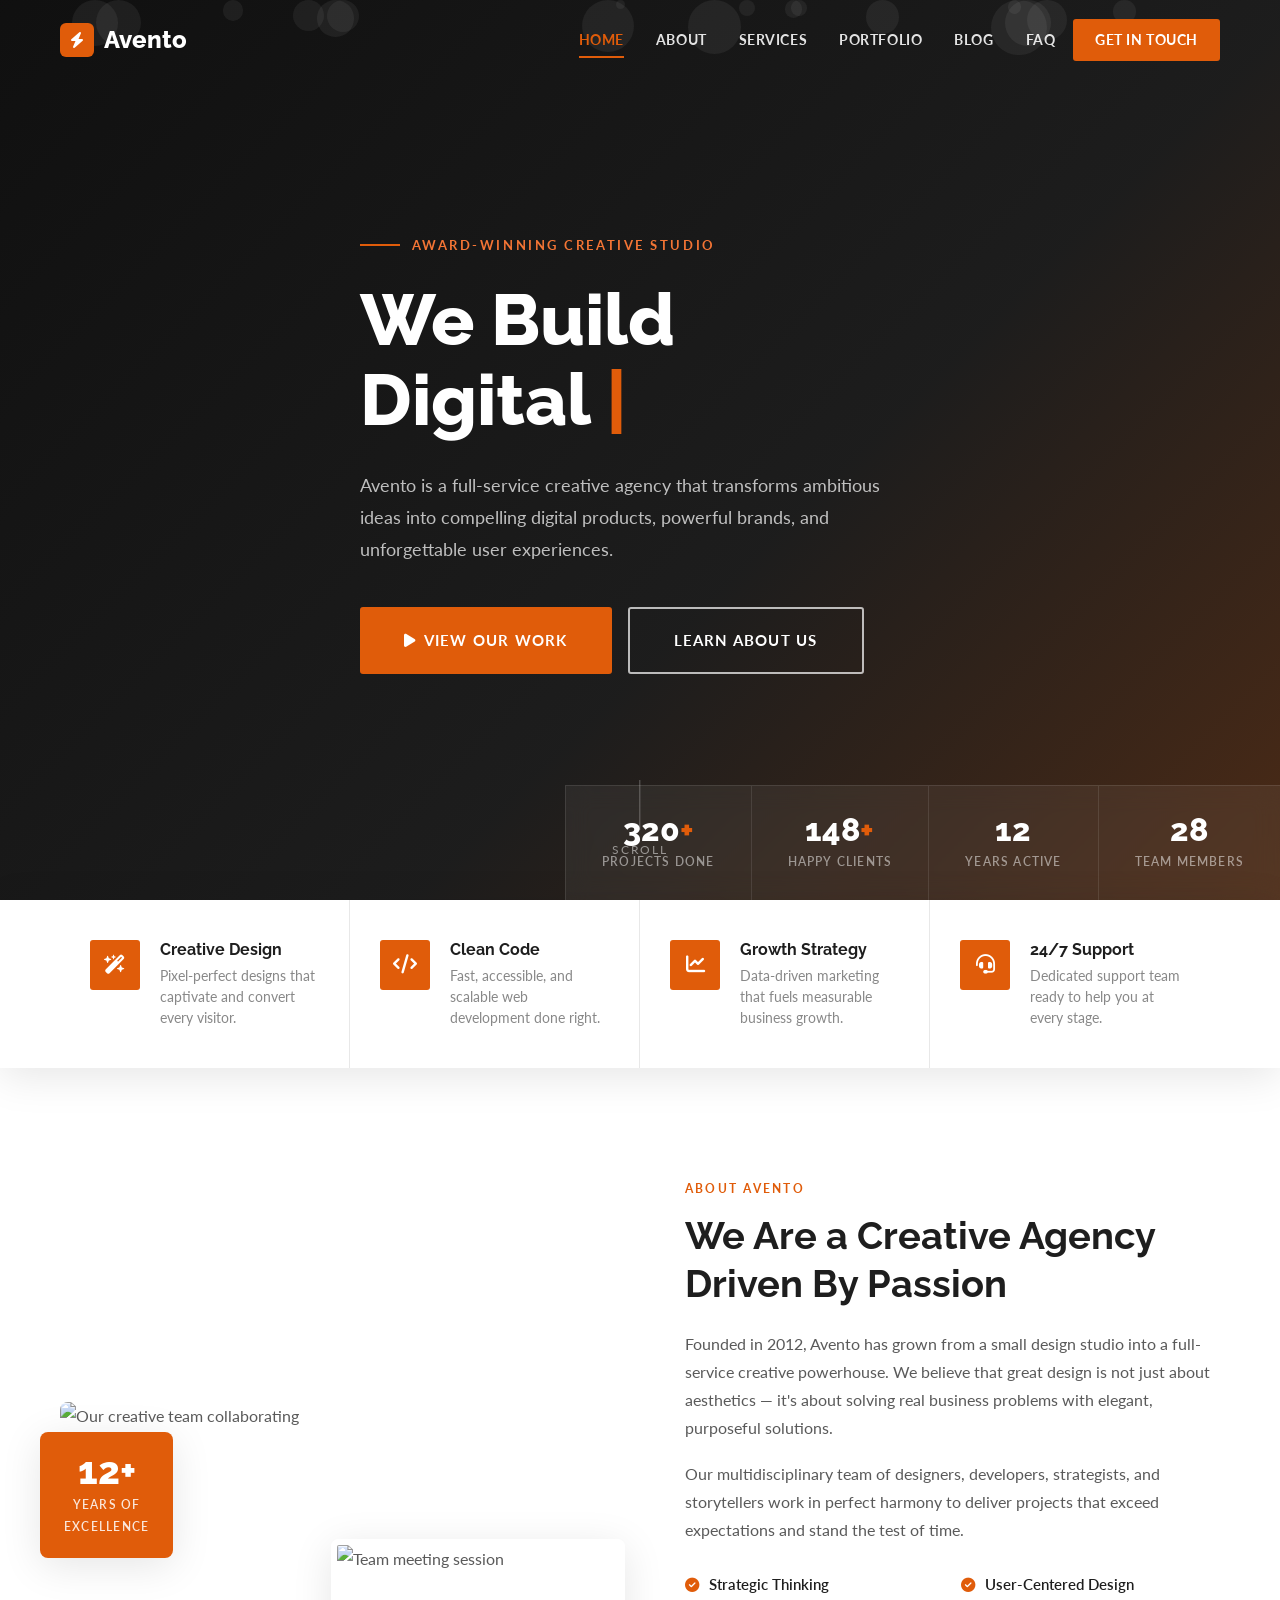
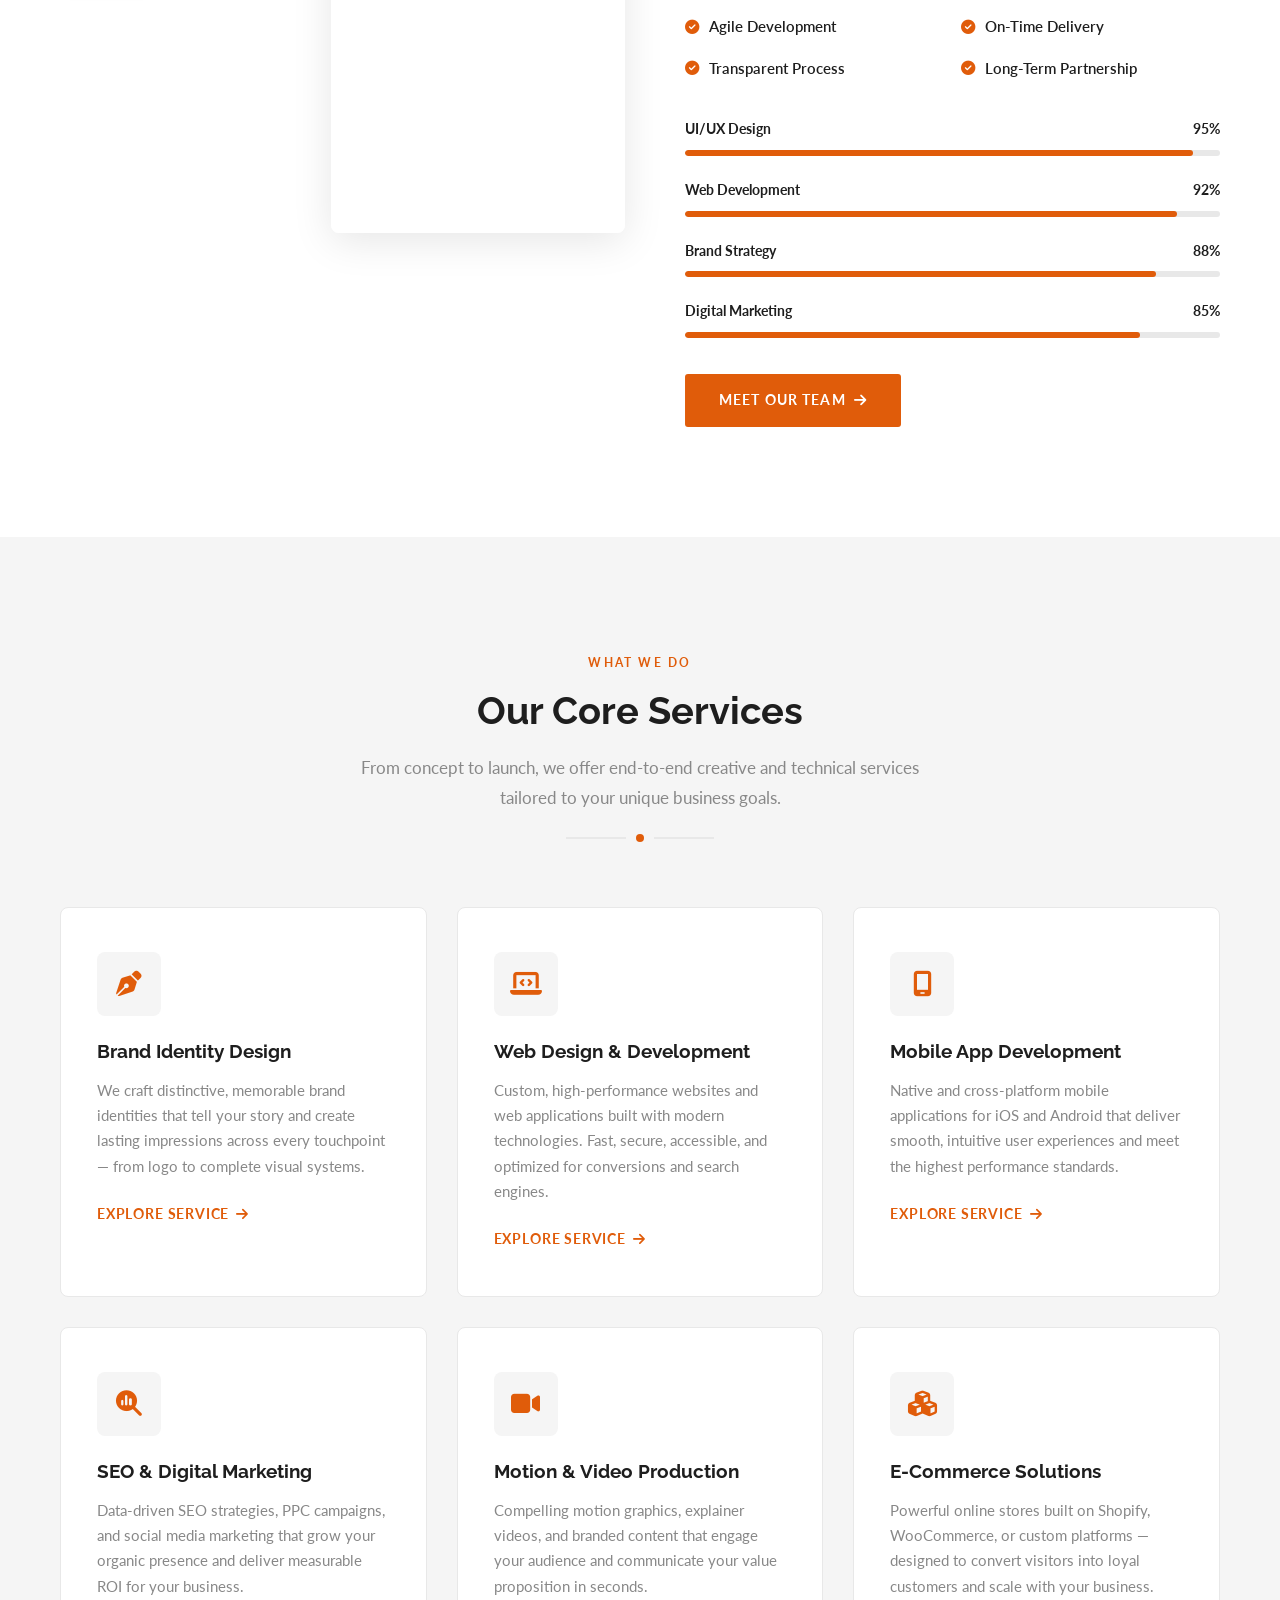
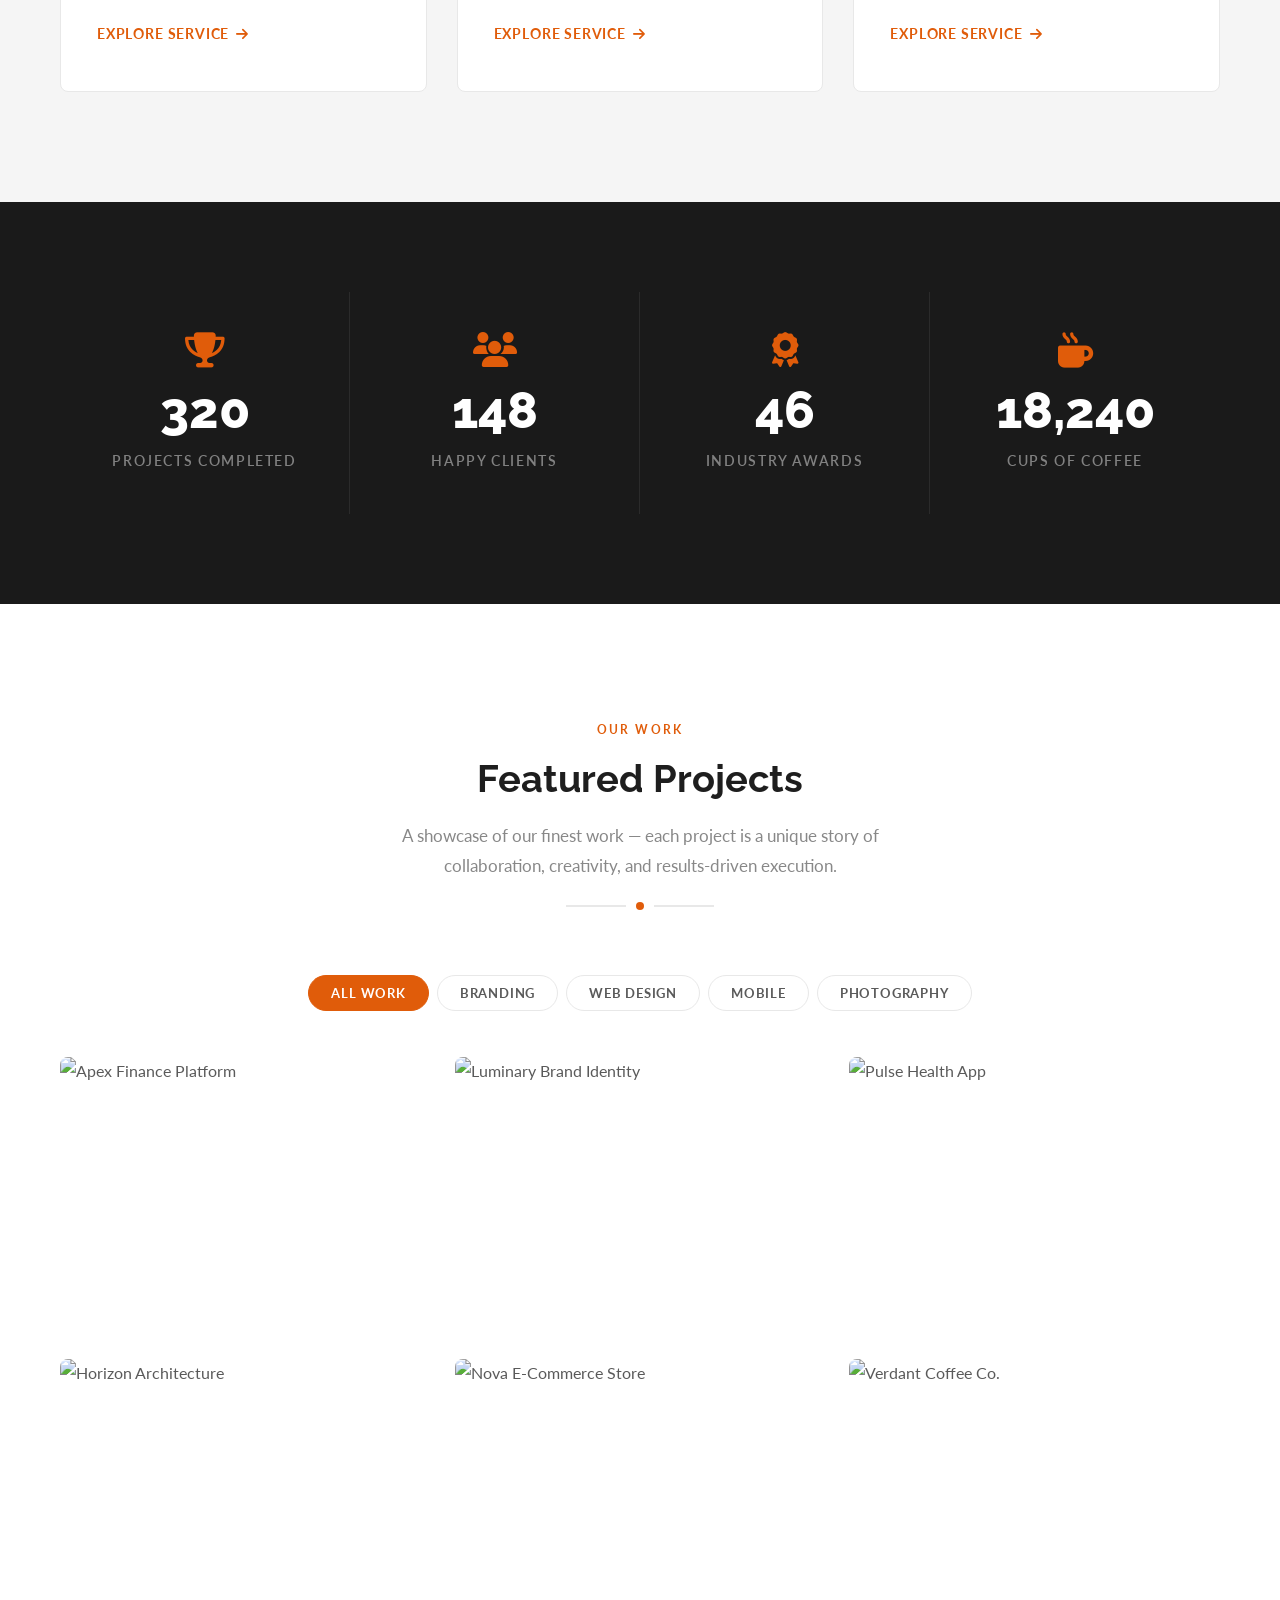
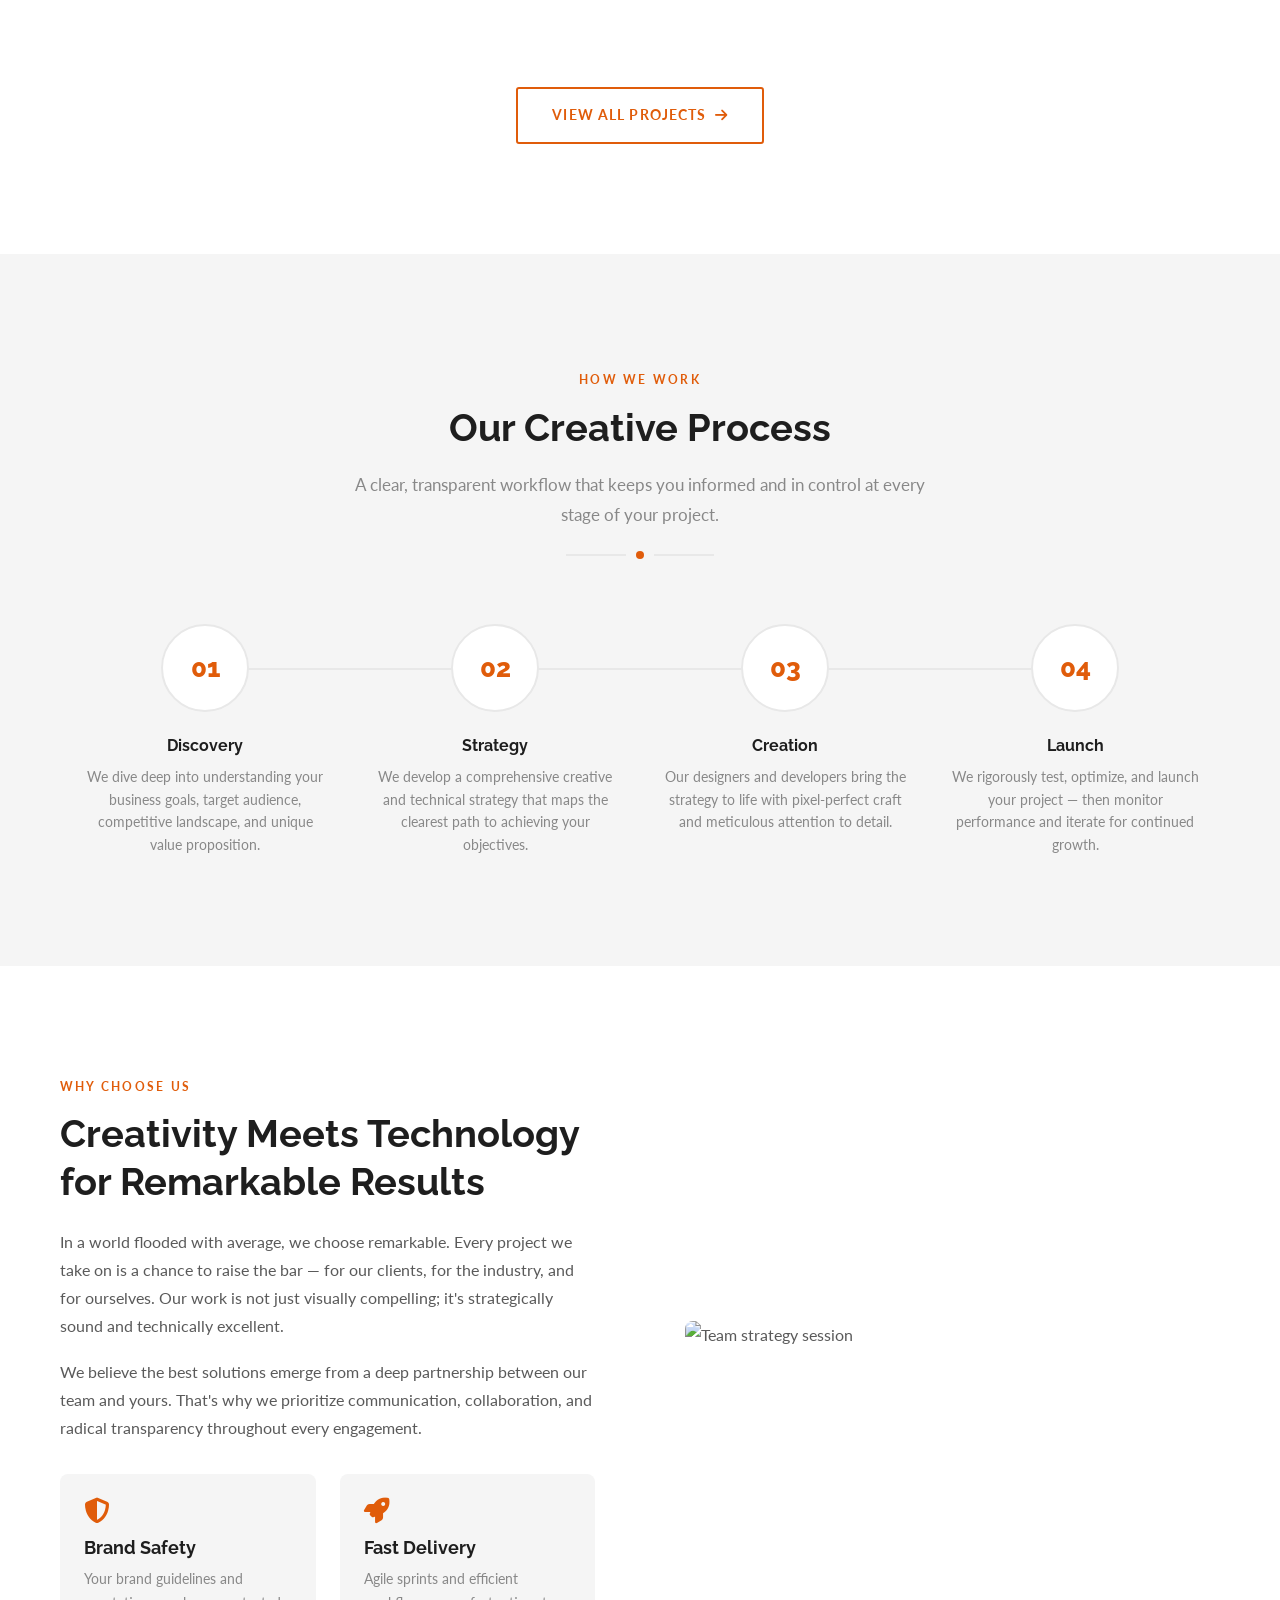
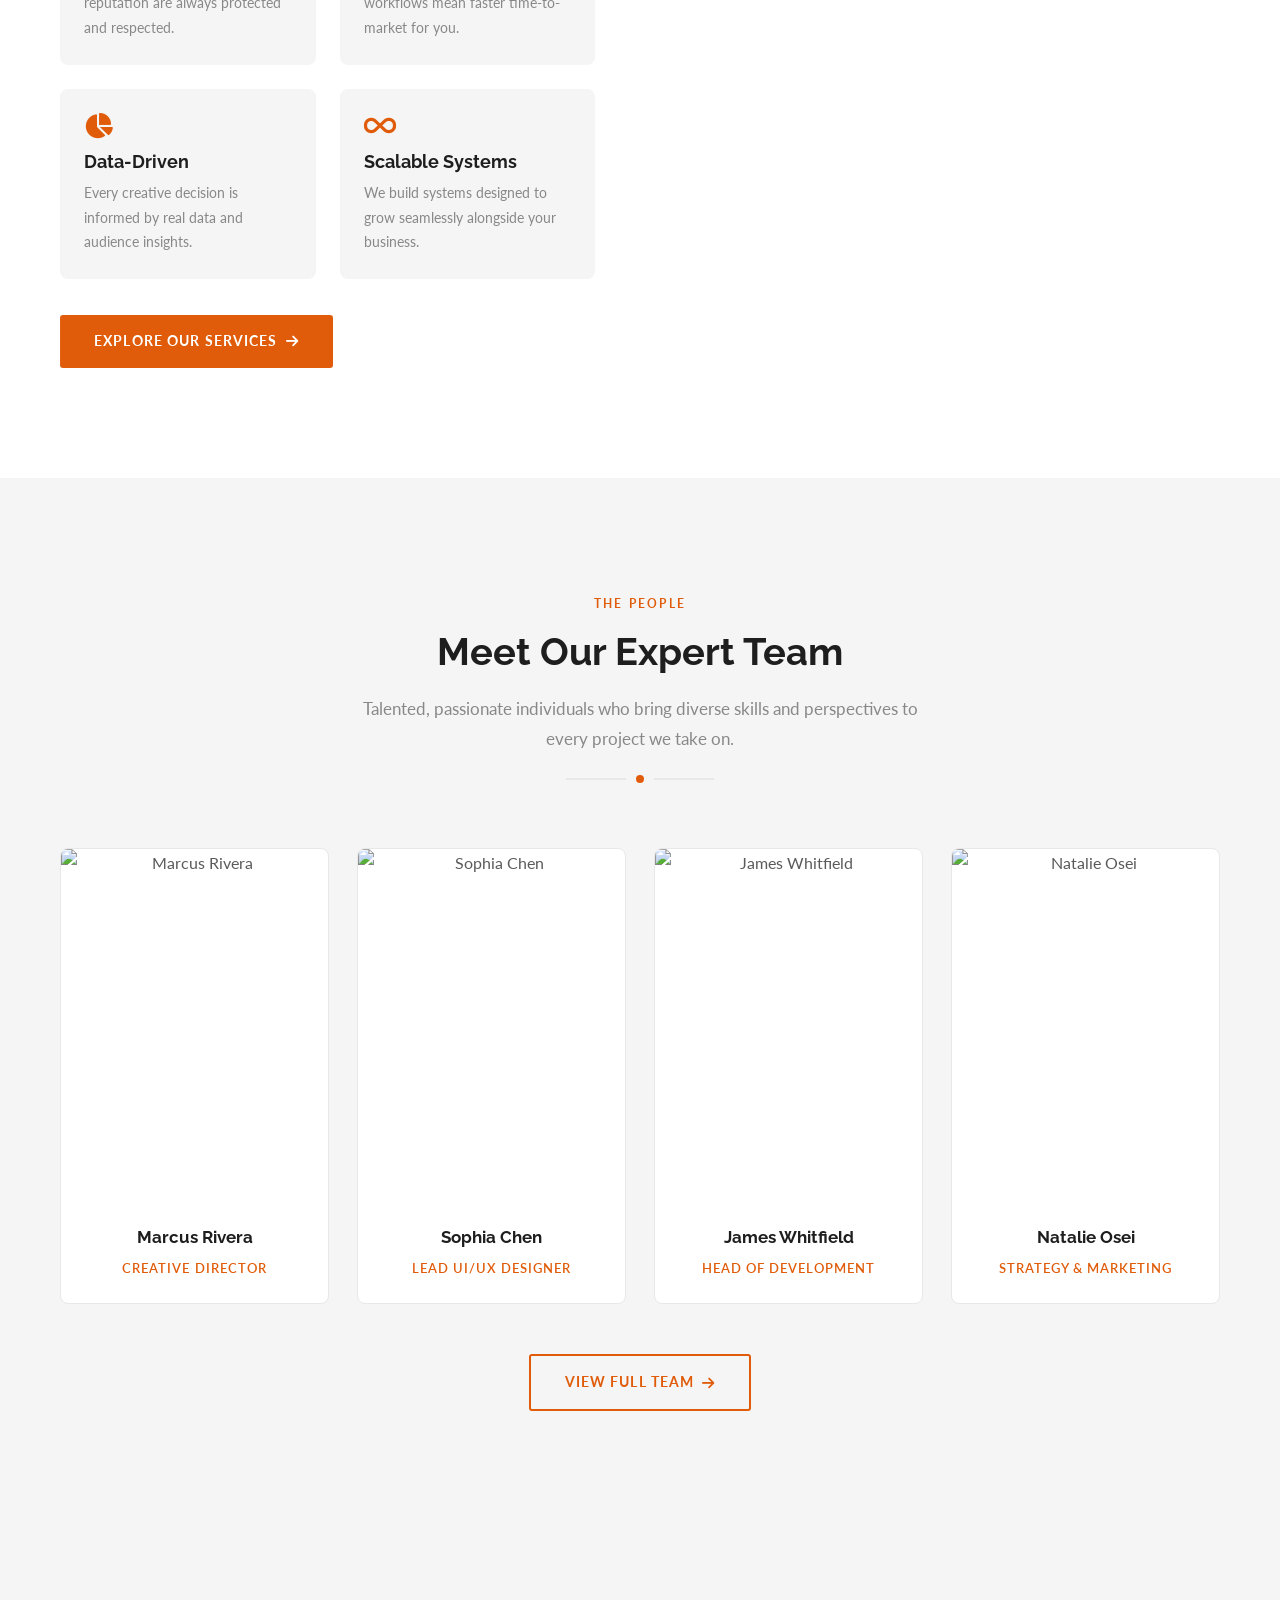
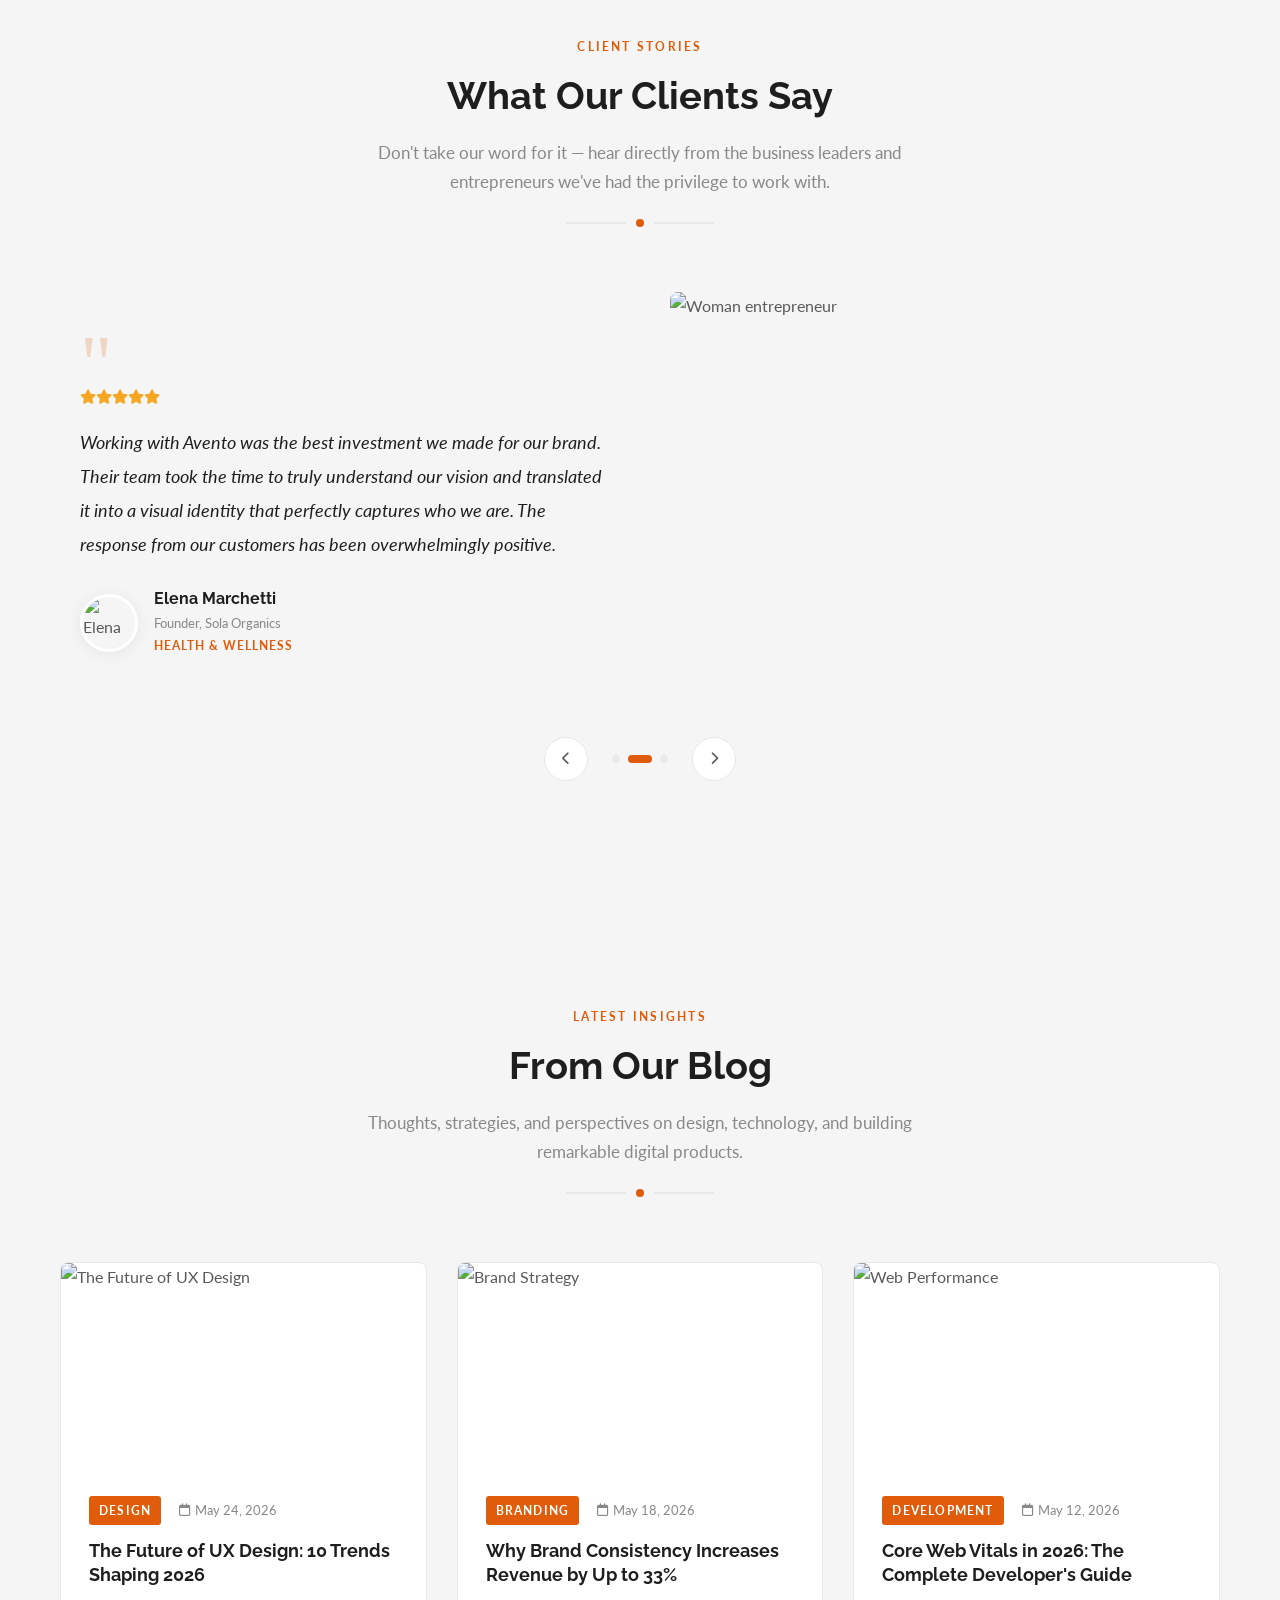
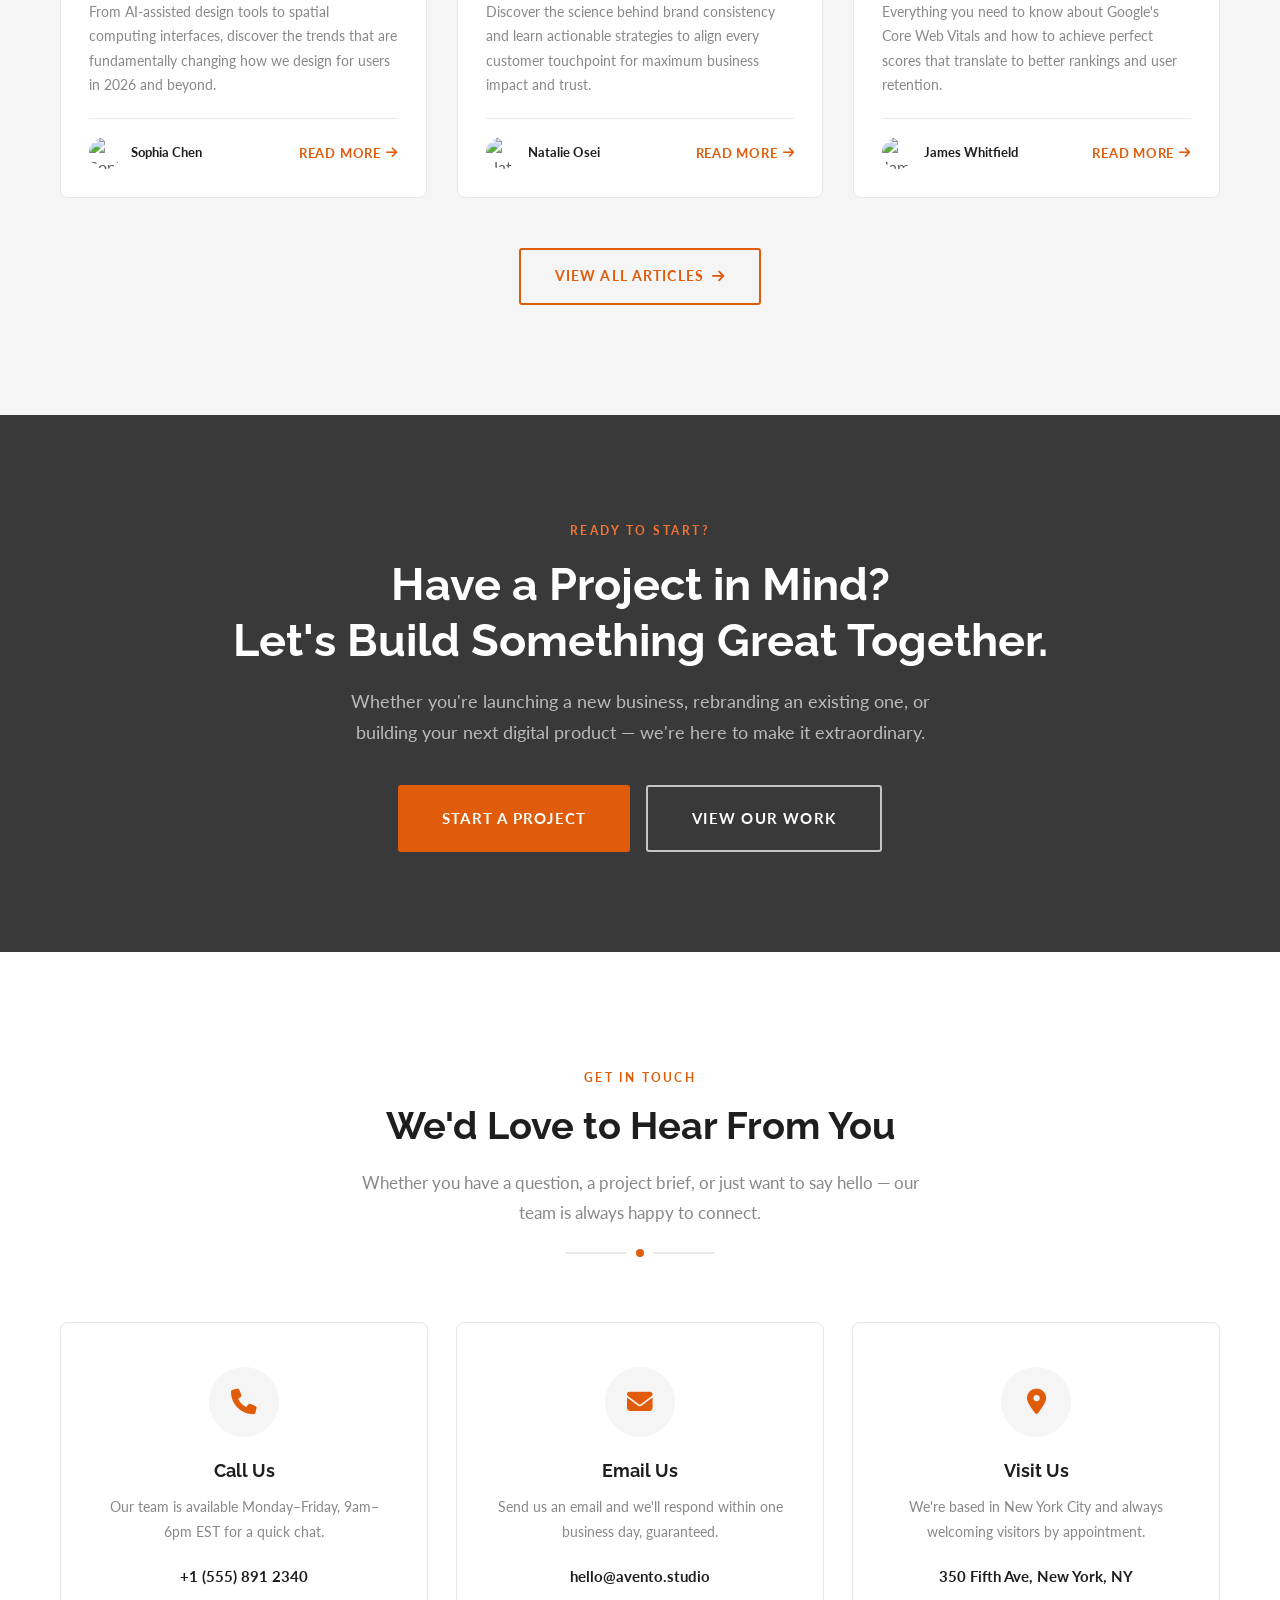
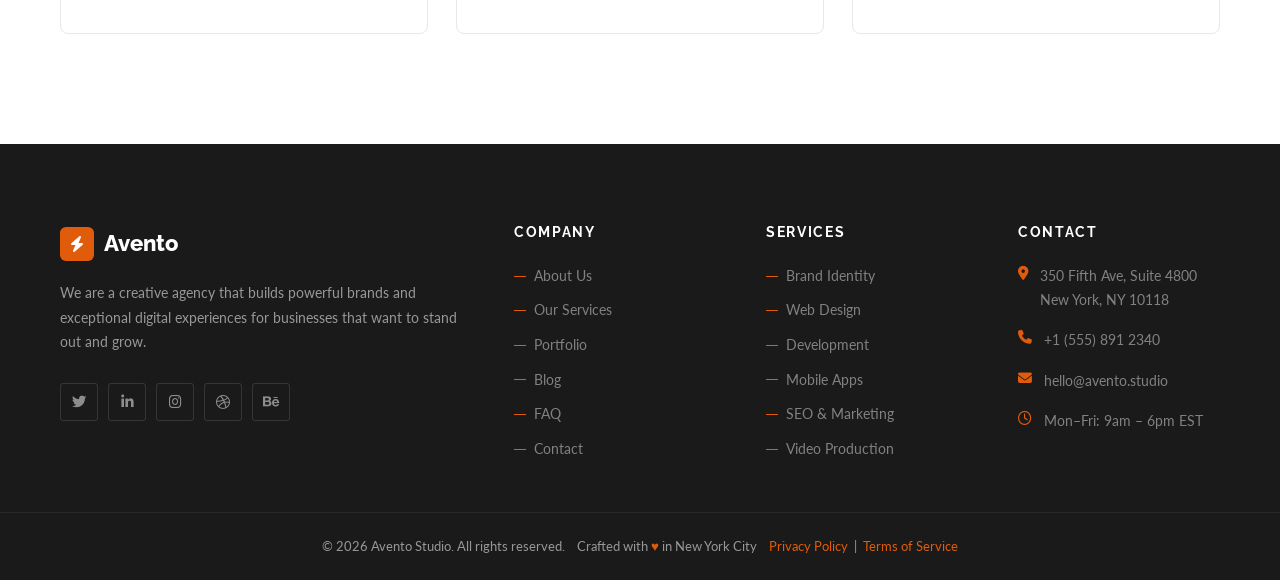
==== index.html @ 87593663 "first" ====
<!DOCTYPE html>
<html lang="en">
<head>
  <meta charset="UTF-8" />
  <meta name="viewport" content="width=device-width, initial-scale=1.0" />
  <title>Avento — Creative Agency & Design Studio</title>
  <meta name="description" content="Avento is a full-service creative agency specializing in branding, web design, and digital marketing." />
  <link rel="preconnect" href="https://fonts.googleapis.com" />
  <link rel="preconnect" href="https://fonts.gstatic.com" crossorigin />
  <link href="https://fonts.googleapis.com/css2?family=Lato:wght@300;400;700;900&family=Raleway:wght@400;600;700;800;900&display=swap" rel="stylesheet" />
  <link rel="stylesheet" href="https://cdnjs.cloudflare.com/ajax/libs/font-awesome/6.5.0/css/all.min.css" />
  <link rel="stylesheet" href="css/style.css" />
</head>
<body>

  <!-- ======= NAVBAR ======= -->
  <nav class="navbar" id="navbar" data-transparent="true">
    <div class="container">
      <a class="nav-logo" href="index.html">
        <div class="logo-mark"><i class="fa-solid fa-bolt"></i></div>
        Avento
      </a>
      <ul class="nav-menu">
        <li><a href="index.html" class="active">Home</a></li>
        <li><a href="about.html">About</a></li>
        <li><a href="services.html">Services</a></li>
        <li><a href="portfolio.html">Portfolio</a></li>
        <li><a href="blog.html">Blog</a></li>
        <li><a href="faq.html">FAQ</a></li>
        <li><a href="contact.html" class="nav-cta">Get In Touch</a></li>
      </ul>
      <button class="nav-toggle" aria-label="Toggle menu">
        <span></span><span></span><span></span>
      </button>
    </div>
  </nav>

  <!-- ======= HERO ======= -->
  <section class="hero">
    <div class="hero-bg" style="background-image: url('https://images.unsplash.com/photo-1497366216548-37526070297c?w=1920&q=80');"></div>
    <div class="hero-overlay"></div>
    <div class="hero-particles"></div>
    <div class="container">
      <div class="hero-content">
        <div class="hero-eyebrow">Award-Winning Creative Studio</div>
        <h1>We Build <br><span id="typed-text" data-phrases='["Digital Experiences.", "Bold Brands.", "Stunning Websites.", "Creative Solutions."]'>Digital Experiences.</span></h1>
        <p class="hero-text">Avento is a full-service creative agency that transforms ambitious ideas into compelling digital products, powerful brands, and unforgettable user experiences.</p>
        <div class="hero-actions">
          <a href="portfolio.html" class="btn btn-primary btn-lg"><i class="fa-solid fa-play"></i> View Our Work</a>
          <a href="about.html" class="btn btn-outline-white btn-lg">Learn About Us</a>
        </div>
      </div>
    </div>
    <div class="hero-stats">
      <div class="hero-stat">
        <span class="num" data-target="320">0<span>+</span></span>
        <span class="lbl">Projects Done</span>
      </div>
      <div class="hero-stat">
        <span class="num" data-target="148">0<span>+</span></span>
        <span class="lbl">Happy Clients</span>
      </div>
      <div class="hero-stat">
        <span class="num" data-target="12">0<span></span></span>
        <span class="lbl">Years Active</span>
      </div>
      <div class="hero-stat">
        <span class="num" data-target="28">0<span></span></span>
        <span class="lbl">Team Members</span>
      </div>
    </div>
    <div class="hero-scroll">
      <div class="scroll-line"></div>
      <span>Scroll</span>
    </div>
  </section>

  <!-- ======= FEATURES STRIP ======= -->
  <div class="features-strip">
    <div class="container">
      <div class="feature-strip-item reveal delay-100">
        <div class="icon"><i class="fa-solid fa-wand-magic-sparkles"></i></div>
        <div>
          <h4>Creative Design</h4>
          <p>Pixel-perfect designs that captivate and convert every visitor.</p>
        </div>
      </div>
      <div class="feature-strip-item reveal delay-200">
        <div class="icon"><i class="fa-solid fa-code"></i></div>
        <div>
          <h4>Clean Code</h4>
          <p>Fast, accessible, and scalable web development done right.</p>
        </div>
      </div>
      <div class="feature-strip-item reveal delay-300">
        <div class="icon"><i class="fa-solid fa-chart-line"></i></div>
        <div>
          <h4>Growth Strategy</h4>
          <p>Data-driven marketing that fuels measurable business growth.</p>
        </div>
      </div>
      <div class="feature-strip-item reveal delay-400">
        <div class="icon"><i class="fa-solid fa-headset"></i></div>
        <div>
          <h4>24/7 Support</h4>
          <p>Dedicated support team ready to help you at every stage.</p>
        </div>
      </div>
    </div>
  </div>

  <!-- ======= ABOUT SECTION ======= -->
  <section class="section" id="about">
    <div class="container">
      <div class="about-split">
        <div class="about-img-wrap reveal-left">
          <img class="about-img-main" src="https://images.unsplash.com/photo-1522071820081-009f0129c71c?w=900&q=80" alt="Our creative team collaborating" />
          <img class="about-img-accent" src="https://images.unsplash.com/photo-1600880292203-757bb62b4baf?w=600&q=80" alt="Team meeting session" />
          <div class="about-badge">
            <span class="badge-num">12+</span>
            <span class="badge-lbl">Years of<br>Excellence</span>
          </div>
        </div>
        <div class="about-text reveal-right">
          <span class="label">About Avento</span>
          <h2>We Are a Creative Agency Driven By Passion</h2>
          <p>Founded in 2012, Avento has grown from a small design studio into a full-service creative powerhouse. We believe that great design is not just about aesthetics — it's about solving real business problems with elegant, purposeful solutions.</p>
          <p>Our multidisciplinary team of designers, developers, strategists, and storytellers work in perfect harmony to deliver projects that exceed expectations and stand the test of time.</p>
          <div class="about-features">
            <div class="about-feature-item"><i class="fa-solid fa-check-circle"></i> Strategic Thinking</div>
            <div class="about-feature-item"><i class="fa-solid fa-check-circle"></i> User-Centered Design</div>
            <div class="about-feature-item"><i class="fa-solid fa-check-circle"></i> Agile Development</div>
            <div class="about-feature-item"><i class="fa-solid fa-check-circle"></i> On-Time Delivery</div>
            <div class="about-feature-item"><i class="fa-solid fa-check-circle"></i> Transparent Process</div>
            <div class="about-feature-item"><i class="fa-solid fa-check-circle"></i> Long-Term Partnership</div>
          </div>
          <div class="skill-bars">
            <div class="skill-bar">
              <div class="skill-bar-header"><span>UI/UX Design</span><span>95%</span></div>
              <div class="skill-bar-track"><div class="skill-bar-fill" data-width="95%"></div></div>
            </div>
            <div class="skill-bar">
              <div class="skill-bar-header"><span>Web Development</span><span>92%</span></div>
              <div class="skill-bar-track"><div class="skill-bar-fill" data-width="92%"></div></div>
            </div>
            <div class="skill-bar">
              <div class="skill-bar-header"><span>Brand Strategy</span><span>88%</span></div>
              <div class="skill-bar-track"><div class="skill-bar-fill" data-width="88%"></div></div>
            </div>
            <div class="skill-bar">
              <div class="skill-bar-header"><span>Digital Marketing</span><span>85%</span></div>
              <div class="skill-bar-track"><div class="skill-bar-fill" data-width="85%"></div></div>
            </div>
          </div>
          <a href="about.html" class="btn btn-primary">Meet Our Team <i class="fa-solid fa-arrow-right"></i></a>
        </div>
      </div>
    </div>
  </section>

  <!-- ======= SERVICES SECTION ======= -->
  <section class="section section-gray" id="services">
    <div class="container">
      <div class="section-heading reveal">
        <span class="label">What We Do</span>
        <h2>Our Core Services</h2>
        <p>From concept to launch, we offer end-to-end creative and technical services tailored to your unique business goals.</p>
        <div class="divider"><span></span><span></span><span></span></div>
      </div>
      <div class="services-grid">
        <div class="service-card reveal delay-100">
          <div class="service-icon"><i class="fa-solid fa-pen-nib"></i></div>
          <h3>Brand Identity Design</h3>
          <p>We craft distinctive, memorable brand identities that tell your story and create lasting impressions across every touchpoint — from logo to complete visual systems.</p>
          <a href="services.html" class="service-link">Explore Service <i class="fa-solid fa-arrow-right"></i></a>
        </div>
        <div class="service-card reveal delay-200">
          <div class="service-icon"><i class="fa-solid fa-laptop-code"></i></div>
          <h3>Web Design & Development</h3>
          <p>Custom, high-performance websites and web applications built with modern technologies. Fast, secure, accessible, and optimized for conversions and search engines.</p>
          <a href="services.html" class="service-link">Explore Service <i class="fa-solid fa-arrow-right"></i></a>
        </div>
        <div class="service-card reveal delay-300">
          <div class="service-icon"><i class="fa-solid fa-mobile-screen"></i></div>
          <h3>Mobile App Development</h3>
          <p>Native and cross-platform mobile applications for iOS and Android that deliver smooth, intuitive user experiences and meet the highest performance standards.</p>
          <a href="services.html" class="service-link">Explore Service <i class="fa-solid fa-arrow-right"></i></a>
        </div>
        <div class="service-card reveal delay-100">
          <div class="service-icon"><i class="fa-solid fa-magnifying-glass-chart"></i></div>
          <h3>SEO & Digital Marketing</h3>
          <p>Data-driven SEO strategies, PPC campaigns, and social media marketing that grow your organic presence and deliver measurable ROI for your business.</p>
          <a href="services.html" class="service-link">Explore Service <i class="fa-solid fa-arrow-right"></i></a>
        </div>
        <div class="service-card reveal delay-200">
          <div class="service-icon"><i class="fa-solid fa-video"></i></div>
          <h3>Motion & Video Production</h3>
          <p>Compelling motion graphics, explainer videos, and branded content that engage your audience and communicate your value proposition in seconds.</p>
          <a href="services.html" class="service-link">Explore Service <i class="fa-solid fa-arrow-right"></i></a>
        </div>
        <div class="service-card reveal delay-300">
          <div class="service-icon"><i class="fa-solid fa-cubes"></i></div>
          <h3>E-Commerce Solutions</h3>
          <p>Powerful online stores built on Shopify, WooCommerce, or custom platforms — designed to convert visitors into loyal customers and scale with your business.</p>
          <a href="services.html" class="service-link">Explore Service <i class="fa-solid fa-arrow-right"></i></a>
        </div>
      </div>
    </div>
  </section>

  <!-- ======= STATS / COUNTER SECTION ======= -->
  <section class="stats-section">
    <div class="stats-section" style="background-image: url('https://images.unsplash.com/photo-1497366811353-6870744d04b2?w=1920&q=80'); padding: 0; position: absolute; inset: 0; background-size: cover; background-attachment: fixed; opacity: 0.12; pointer-events: none;"></div>
    <div class="container">
      <div class="stats-grid">
        <div class="stat-item reveal delay-100">
          <i class="fa-solid fa-trophy stat-icon"></i>
          <span class="stat-number counter-num" data-target="320">0</span>
          <span class="stat-label">Projects Completed</span>
        </div>
        <div class="stat-item reveal delay-200">
          <i class="fa-solid fa-users stat-icon"></i>
          <span class="stat-number counter-num" data-target="148">0</span>
          <span class="stat-label">Happy Clients</span>
        </div>
        <div class="stat-item reveal delay-300">
          <i class="fa-solid fa-award stat-icon"></i>
          <span class="stat-number counter-num" data-target="46">0</span>
          <span class="stat-label">Industry Awards</span>
        </div>
        <div class="stat-item reveal delay-400">
          <i class="fa-solid fa-mug-hot stat-icon"></i>
          <span class="stat-number counter-num" data-target="18240">0</span>
          <span class="stat-label">Cups of Coffee</span>
        </div>
      </div>
    </div>
  </section>

  <!-- ======= PORTFOLIO SECTION ======= -->
  <section class="section" id="portfolio">
    <div class="container">
      <div class="section-heading reveal">
        <span class="label">Our Work</span>
        <h2>Featured Projects</h2>
        <p>A showcase of our finest work — each project is a unique story of collaboration, creativity, and results-driven execution.</p>
        <div class="divider"><span></span><span></span><span></span></div>
      </div>
      <div class="portfolio-filter reveal">
        <button class="filter-btn active" data-filter="all">All Work</button>
        <button class="filter-btn" data-filter="branding">Branding</button>
        <button class="filter-btn" data-filter="web">Web Design</button>
        <button class="filter-btn" data-filter="mobile">Mobile</button>
        <button class="filter-btn" data-filter="photography">Photography</button>
      </div>
      <div class="portfolio-grid">
        <div class="portfolio-item reveal delay-100" data-category="web">
          <img src="https://images.unsplash.com/photo-1467232004584-a241de8bcf5d?w=800&q=80" alt="Apex Finance Platform" />
          <div class="portfolio-overlay">
            <span class="portfolio-category">Web Design</span>
            <h3>Apex Finance Platform</h3>
          </div>
          <div class="portfolio-zoom"><i class="fa-solid fa-magnifying-glass-plus"></i></div>
        </div>
        <div class="portfolio-item reveal delay-200" data-category="branding">
          <img src="https://images.unsplash.com/photo-1561070791-2526d30994b5?w=800&q=80" alt="Luminary Brand Identity" />
          <div class="portfolio-overlay">
            <span class="portfolio-category">Branding</span>
            <h3>Luminary Brand Identity</h3>
          </div>
          <div class="portfolio-zoom"><i class="fa-solid fa-magnifying-glass-plus"></i></div>
        </div>
        <div class="portfolio-item reveal delay-300" data-category="mobile">
          <img src="https://images.unsplash.com/photo-1512941937669-90a1b58e7e9c?w=800&q=80" alt="Pulse Health App" />
          <div class="portfolio-overlay">
            <span class="portfolio-category">Mobile App</span>
            <h3>Pulse Health App</h3>
          </div>
          <div class="portfolio-zoom"><i class="fa-solid fa-magnifying-glass-plus"></i></div>
        </div>
        <div class="portfolio-item reveal delay-100" data-category="photography">
          <img src="https://images.unsplash.com/photo-1542744094-3a31f272c490?w=800&q=80" alt="Horizon Architecture" />
          <div class="portfolio-overlay">
            <span class="portfolio-category">Photography</span>
            <h3>Horizon Architecture</h3>
          </div>
          <div class="portfolio-zoom"><i class="fa-solid fa-magnifying-glass-plus"></i></div>
        </div>
        <div class="portfolio-item reveal delay-200" data-category="web">
          <img src="https://images.unsplash.com/photo-1559028012-481c04fa702d?w=800&q=80" alt="Nova E-Commerce Store" />
          <div class="portfolio-overlay">
            <span class="portfolio-category">Web Design</span>
            <h3>Nova E-Commerce Store</h3>
          </div>
          <div class="portfolio-zoom"><i class="fa-solid fa-magnifying-glass-plus"></i></div>
        </div>
        <div class="portfolio-item reveal delay-300" data-category="branding">
          <img src="https://images.unsplash.com/photo-1504384308090-c894fdcc538d?w=800&q=80" alt="Verdant Coffee Co." />
          <div class="portfolio-overlay">
            <span class="portfolio-category">Branding</span>
            <h3>Verdant Coffee Co.</h3>
          </div>
          <div class="portfolio-zoom"><i class="fa-solid fa-magnifying-glass-plus"></i></div>
        </div>
      </div>
      <div class="text-center mt-50 reveal">
        <a href="portfolio.html" class="btn btn-outline">View All Projects <i class="fa-solid fa-arrow-right"></i></a>
      </div>
    </div>
  </section>

  <!-- ======= PROCESS SECTION ======= -->
  <section class="section section-gray">
    <div class="container">
      <div class="section-heading reveal">
        <span class="label">How We Work</span>
        <h2>Our Creative Process</h2>
        <p>A clear, transparent workflow that keeps you informed and in control at every stage of your project.</p>
        <div class="divider"><span></span><span></span><span></span></div>
      </div>
      <div class="process-steps">
        <div class="process-step reveal delay-100">
          <div class="process-num">01</div>
          <h4>Discovery</h4>
          <p>We dive deep into understanding your business goals, target audience, competitive landscape, and unique value proposition.</p>
        </div>
        <div class="process-step reveal delay-200">
          <div class="process-num">02</div>
          <h4>Strategy</h4>
          <p>We develop a comprehensive creative and technical strategy that maps the clearest path to achieving your objectives.</p>
        </div>
        <div class="process-step reveal delay-300">
          <div class="process-num">03</div>
          <h4>Creation</h4>
          <p>Our designers and developers bring the strategy to life with pixel-perfect craft and meticulous attention to detail.</p>
        </div>
        <div class="process-step reveal delay-400">
          <div class="process-num">04</div>
          <h4>Launch</h4>
          <p>We rigorously test, optimize, and launch your project — then monitor performance and iterate for continued growth.</p>
        </div>
      </div>
    </div>
  </section>

  <!-- ======= SPLIT FEATURE SECTION ======= -->
  <section class="section">
    <div class="container">
      <div class="about-split">
        <div class="about-text reveal-left">
          <span class="label">Why Choose Us</span>
          <h2>Creativity Meets Technology for Remarkable Results</h2>
          <p>In a world flooded with average, we choose remarkable. Every project we take on is a chance to raise the bar — for our clients, for the industry, and for ourselves. Our work is not just visually compelling; it's strategically sound and technically excellent.</p>
          <p>We believe the best solutions emerge from a deep partnership between our team and yours. That's why we prioritize communication, collaboration, and radical transparency throughout every engagement.</p>
          <div style="display: grid; grid-template-columns: 1fr 1fr; gap: 24px; margin: 32px 0 36px;">
            <div style="background: var(--bg-light); border-radius: 8px; padding: 24px;">
              <i class="fa-solid fa-shield-halved" style="color: var(--primary); font-size: 1.6rem; margin-bottom: 12px; display: block;"></i>
              <h4 style="margin-bottom: 8px;">Brand Safety</h4>
              <p style="font-size: 0.88rem; color: var(--text-light); margin: 0;">Your brand guidelines and reputation are always protected and respected.</p>
            </div>
            <div style="background: var(--bg-light); border-radius: 8px; padding: 24px;">
              <i class="fa-solid fa-rocket" style="color: var(--primary); font-size: 1.6rem; margin-bottom: 12px; display: block;"></i>
              <h4 style="margin-bottom: 8px;">Fast Delivery</h4>
              <p style="font-size: 0.88rem; color: var(--text-light); margin: 0;">Agile sprints and efficient workflows mean faster time-to-market for you.</p>
            </div>
            <div style="background: var(--bg-light); border-radius: 8px; padding: 24px;">
              <i class="fa-solid fa-chart-pie" style="color: var(--primary); font-size: 1.6rem; margin-bottom: 12px; display: block;"></i>
              <h4 style="margin-bottom: 8px;">Data-Driven</h4>
              <p style="font-size: 0.88rem; color: var(--text-light); margin: 0;">Every creative decision is informed by real data and audience insights.</p>
            </div>
            <div style="background: var(--bg-light); border-radius: 8px; padding: 24px;">
              <i class="fa-solid fa-infinity" style="color: var(--primary); font-size: 1.6rem; margin-bottom: 12px; display: block;"></i>
              <h4 style="margin-bottom: 8px;">Scalable Systems</h4>
              <p style="font-size: 0.88rem; color: var(--text-light); margin: 0;">We build systems designed to grow seamlessly alongside your business.</p>
            </div>
          </div>
          <a href="services.html" class="btn btn-primary">Explore Our Services <i class="fa-solid fa-arrow-right"></i></a>
        </div>
        <div class="about-img-wrap reveal-right">
          <img class="about-img-main" src="https://images.unsplash.com/photo-1552664730-d307ca884978?w=900&q=80" alt="Team strategy session" />
        </div>
      </div>
    </div>
  </section>

  <!-- ======= TEAM SECTION ======= -->
  <section class="section section-gray">
    <div class="container">
      <div class="section-heading reveal">
        <span class="label">The People</span>
        <h2>Meet Our Expert Team</h2>
        <p>Talented, passionate individuals who bring diverse skills and perspectives to every project we take on.</p>
        <div class="divider"><span></span><span></span><span></span></div>
      </div>
      <div class="team-grid">
        <div class="team-card reveal delay-100">
          <div class="team-img-wrap">
            <img src="https://images.unsplash.com/photo-1507003211169-0a1dd7228f2d?w=500&q=80" alt="Marcus Rivera" />
            <div class="team-social">
              <a href="#"><i class="fa-brands fa-linkedin-in"></i></a>
              <a href="#"><i class="fa-brands fa-twitter"></i></a>
              <a href="#"><i class="fa-brands fa-dribbble"></i></a>
            </div>
          </div>
          <div class="team-info">
            <h4>Marcus Rivera</h4>
            <span class="role">Creative Director</span>
          </div>
        </div>
        <div class="team-card reveal delay-200">
          <div class="team-img-wrap">
            <img src="https://images.unsplash.com/photo-1494790108377-be9c29b29330?w=500&q=80" alt="Sophia Chen" />
            <div class="team-social">
              <a href="#"><i class="fa-brands fa-linkedin-in"></i></a>
              <a href="#"><i class="fa-brands fa-twitter"></i></a>
              <a href="#"><i class="fa-brands fa-behance"></i></a>
            </div>
          </div>
          <div class="team-info">
            <h4>Sophia Chen</h4>
            <span class="role">Lead UI/UX Designer</span>
          </div>
        </div>
        <div class="team-card reveal delay-300">
          <div class="team-img-wrap">
            <img src="https://images.unsplash.com/photo-1500648767791-00dcc994a43e?w=500&q=80" alt="James Whitfield" />
            <div class="team-social">
              <a href="#"><i class="fa-brands fa-linkedin-in"></i></a>
              <a href="#"><i class="fa-brands fa-github"></i></a>
              <a href="#"><i class="fa-brands fa-twitter"></i></a>
            </div>
          </div>
          <div class="team-info">
            <h4>James Whitfield</h4>
            <span class="role">Head of Development</span>
          </div>
        </div>
        <div class="team-card reveal delay-400">
          <div class="team-img-wrap">
            <img src="https://images.unsplash.com/photo-1438761681033-6461ffad8d80?w=500&q=80" alt="Natalie Osei" />
            <div class="team-social">
              <a href="#"><i class="fa-brands fa-linkedin-in"></i></a>
              <a href="#"><i class="fa-brands fa-instagram"></i></a>
              <a href="#"><i class="fa-brands fa-twitter"></i></a>
            </div>
          </div>
          <div class="team-info">
            <h4>Natalie Osei</h4>
            <span class="role">Strategy & Marketing</span>
          </div>
        </div>
      </div>
      <div class="text-center mt-50 reveal">
        <a href="about.html" class="btn btn-outline">View Full Team <i class="fa-solid fa-arrow-right"></i></a>
      </div>
    </div>
  </section>

  <!-- ======= TESTIMONIALS ======= -->
  <section class="section testimonials-section">
    <div class="container">
      <div class="section-heading reveal">
        <span class="label">Client Stories</span>
        <h2>What Our Clients Say</h2>
        <p>Don't take our word for it — hear directly from the business leaders and entrepreneurs we've had the privilege to work with.</p>
        <div class="divider"><span></span><span></span><span></span></div>
      </div>
      <div class="testimonials-slider reveal">
        <div class="testimonials-track">
          <div class="testimonial-item">
            <div>
              <div class="testimonial-quote-icon">"</div>
              <div class="testimonial-stars">
                <i class="fa-solid fa-star"></i><i class="fa-solid fa-star"></i><i class="fa-solid fa-star"></i><i class="fa-solid fa-star"></i><i class="fa-solid fa-star"></i>
              </div>
              <p class="testimonial-text">Avento completely transformed our online presence. They didn't just build us a website — they built us a revenue-generating machine. Traffic is up 340% and our conversion rate has doubled since the launch. The team's attention to detail and strategic thinking is unmatched.</p>
              <div class="testimonial-author">
                <img src="https://images.unsplash.com/photo-1472099645785-5658abf4ff4e?w=200&q=80" alt="David Harrington" />
                <div>
                  <h5>David Harrington</h5>
                  <span>CEO, Harrington Capital Group</span>
                  <span class="testimonial-company">Finance & Investment</span>
                </div>
              </div>
            </div>
            <div class="testimonial-img-side">
              <img src="https://images.unsplash.com/photo-1521791136064-7986c2920216?w=700&q=80" alt="Business meeting" />
            </div>
          </div>
          <div class="testimonial-item">
            <div>
              <div class="testimonial-quote-icon">"</div>
              <div class="testimonial-stars">
                <i class="fa-solid fa-star"></i><i class="fa-solid fa-star"></i><i class="fa-solid fa-star"></i><i class="fa-solid fa-star"></i><i class="fa-solid fa-star"></i>
              </div>
              <p class="testimonial-text">Working with Avento was the best investment we made for our brand. Their team took the time to truly understand our vision and translated it into a visual identity that perfectly captures who we are. The response from our customers has been overwhelmingly positive.</p>
              <div class="testimonial-author">
                <img src="https://images.unsplash.com/photo-1544005313-94ddf0286df2?w=200&q=80" alt="Elena Marchetti" />
                <div>
                  <h5>Elena Marchetti</h5>
                  <span>Founder, Sola Organics</span>
                  <span class="testimonial-company">Health & Wellness</span>
                </div>
              </div>
            </div>
            <div class="testimonial-img-side">
              <img src="https://images.unsplash.com/photo-1573496359142-b8d87734a5a2?w=700&q=80" alt="Woman entrepreneur" />
            </div>
          </div>
          <div class="testimonial-item">
            <div>
              <div class="testimonial-quote-icon">"</div>
              <div class="testimonial-stars">
                <i class="fa-solid fa-star"></i><i class="fa-solid fa-star"></i><i class="fa-solid fa-star"></i><i class="fa-solid fa-star"></i><i class="fa-solid fa-star"></i>
              </div>
              <p class="testimonial-text">From discovery to launch, the Avento team was professional, creative, and deeply committed to getting everything right. They delivered our e-commerce platform two weeks ahead of schedule, and it has exceeded every performance benchmark we set. Truly outstanding work.</p>
              <div class="testimonial-author">
                <img src="https://images.unsplash.com/photo-1531427186611-ecfd6d936c79?w=200&q=80" alt="Ryan Park" />
                <div>
                  <h5>Ryan Park</h5>
                  <span>COO, Luxe Collective</span>
                  <span class="testimonial-company">E-Commerce & Retail</span>
                </div>
              </div>
            </div>
            <div class="testimonial-img-side">
              <img src="https://images.unsplash.com/photo-1556742049-0cfed4f6a45d?w=700&q=80" alt="E-commerce" />
            </div>
          </div>
        </div>
      </div>
      <div class="testimonials-nav">
        <button class="testimonials-btn prev"><i class="fa-solid fa-chevron-left"></i></button>
        <div class="testimonials-dots">
          <div class="testimonials-dot active"></div>
          <div class="testimonials-dot"></div>
          <div class="testimonials-dot"></div>
        </div>
        <button class="testimonials-btn next"><i class="fa-solid fa-chevron-right"></i></button>
      </div>
    </div>
  </section>

  <!-- ======= BLOG SECTION ======= -->
  <section class="section section-gray">
    <div class="container">
      <div class="section-heading reveal">
        <span class="label">Latest Insights</span>
        <h2>From Our Blog</h2>
        <p>Thoughts, strategies, and perspectives on design, technology, and building remarkable digital products.</p>
        <div class="divider"><span></span><span></span><span></span></div>
      </div>
      <div class="blog-grid">
        <div class="blog-card reveal delay-100">
          <div class="blog-img">
            <img src="https://images.unsplash.com/photo-1461749280684-dccba630e2f6?w=800&q=80" alt="The Future of UX Design" />
          </div>
          <div class="blog-body">
            <div class="blog-meta">
              <span class="blog-category">Design</span>
              <span class="blog-date"><i class="fa-regular fa-calendar"></i> May 24, 2026</span>
            </div>
            <h3>The Future of UX Design: 10 Trends Shaping 2026</h3>
            <p>From AI-assisted design tools to spatial computing interfaces, discover the trends that are fundamentally changing how we design for users in 2026 and beyond.</p>
            <div class="blog-footer">
              <div class="blog-author">
                <img src="https://images.unsplash.com/photo-1494790108377-be9c29b29330?w=100&q=80" alt="Sophia Chen" />
                <span>Sophia Chen</span>
              </div>
              <a href="blog.html" class="blog-read-more">Read More <i class="fa-solid fa-arrow-right"></i></a>
            </div>
          </div>
        </div>
        <div class="blog-card reveal delay-200">
          <div class="blog-img">
            <img src="https://images.unsplash.com/photo-1432888622747-4eb9a8efeb07?w=800&q=80" alt="Brand Strategy" />
          </div>
          <div class="blog-body">
            <div class="blog-meta">
              <span class="blog-category">Branding</span>
              <span class="blog-date"><i class="fa-regular fa-calendar"></i> May 18, 2026</span>
            </div>
            <h3>Why Brand Consistency Increases Revenue by Up to 33%</h3>
            <p>Discover the science behind brand consistency and learn actionable strategies to align every customer touchpoint for maximum business impact and trust.</p>
            <div class="blog-footer">
              <div class="blog-author">
                <img src="https://images.unsplash.com/photo-1438761681033-6461ffad8d80?w=100&q=80" alt="Natalie Osei" />
                <span>Natalie Osei</span>
              </div>
              <a href="blog.html" class="blog-read-more">Read More <i class="fa-solid fa-arrow-right"></i></a>
            </div>
          </div>
        </div>
        <div class="blog-card reveal delay-300">
          <div class="blog-img">
            <img src="https://images.unsplash.com/photo-1555066931-4365d14bab8c?w=800&q=80" alt="Web Performance" />
          </div>
          <div class="blog-body">
            <div class="blog-meta">
              <span class="blog-category">Development</span>
              <span class="blog-date"><i class="fa-regular fa-calendar"></i> May 12, 2026</span>
            </div>
            <h3>Core Web Vitals in 2026: The Complete Developer's Guide</h3>
            <p>Everything you need to know about Google's Core Web Vitals and how to achieve perfect scores that translate to better rankings and user retention.</p>
            <div class="blog-footer">
              <div class="blog-author">
                <img src="https://images.unsplash.com/photo-1500648767791-00dcc994a43e?w=100&q=80" alt="James Whitfield" />
                <span>James Whitfield</span>
              </div>
              <a href="blog.html" class="blog-read-more">Read More <i class="fa-solid fa-arrow-right"></i></a>
            </div>
          </div>
        </div>
      </div>
      <div class="text-center mt-50 reveal">
        <a href="blog.html" class="btn btn-outline">View All Articles <i class="fa-solid fa-arrow-right"></i></a>
      </div>
    </div>
  </section>

  <!-- ======= CTA BANNER ======= -->
  <section class="cta-section">
    <div class="cta-bg" style="background-image: url('https://images.unsplash.com/photo-1504384308090-c894fdcc538d?w=1920&q=80');"></div>
    <div class="cta-overlay"></div>
    <div class="container">
      <div class="cta-content reveal">
        <span style="display: inline-block; font-size: 0.78rem; font-weight: 700; letter-spacing: 0.2em; text-transform: uppercase; color: var(--primary-light); margin-bottom: 16px;">Ready to Start?</span>
        <h2>Have a Project in Mind? <br>Let's Build Something Great Together.</h2>
        <p>Whether you're launching a new business, rebranding an existing one, or building your next digital product — we're here to make it extraordinary.</p>
        <div class="cta-actions">
          <a href="contact.html" class="btn btn-primary btn-lg">Start a Project</a>
          <a href="portfolio.html" class="btn btn-outline-white btn-lg">View Our Work</a>
        </div>
      </div>
    </div>
  </section>

  <!-- ======= CONTACT CARDS ======= -->
  <section class="section">
    <div class="container">
      <div class="section-heading reveal">
        <span class="label">Get In Touch</span>
        <h2>We'd Love to Hear From You</h2>
        <p>Whether you have a question, a project brief, or just want to say hello — our team is always happy to connect.</p>
        <div class="divider"><span></span><span></span><span></span></div>
      </div>
      <div class="contact-cards-grid">
        <div class="contact-card reveal delay-100">
          <div class="contact-card-icon"><i class="fa-solid fa-phone"></i></div>
          <h4>Call Us</h4>
          <p>Our team is available Monday–Friday, 9am–6pm EST for a quick chat.</p>
          <div class="info">+1 (555) 891 2340</div>
        </div>
        <div class="contact-card reveal delay-200">
          <div class="contact-card-icon"><i class="fa-solid fa-envelope"></i></div>
          <h4>Email Us</h4>
          <p>Send us an email and we'll respond within one business day, guaranteed.</p>
          <div class="info">hello@avento.studio</div>
        </div>
        <div class="contact-card reveal delay-300">
          <div class="contact-card-icon"><i class="fa-solid fa-location-dot"></i></div>
          <h4>Visit Us</h4>
          <p>We're based in New York City and always welcoming visitors by appointment.</p>
          <div class="info">350 Fifth Ave, New York, NY</div>
        </div>
      </div>
    </div>
  </section>

  <!-- ======= FOOTER ======= -->
  <footer class="footer">
    <div class="container">
      <div class="footer-top">
        <div class="footer-brand">
          <a class="nav-logo logo-mark footer-logo" href="index.html" style="margin-bottom: 18px; display: inline-flex; gap: 10px; align-items: center; font-family: Raleway, sans-serif; font-weight: 800; font-size: 1.4rem; color: #fff; text-decoration: none;">
            <div style="width: 34px; height: 34px; background: var(--primary); border-radius: 6px; display: flex; align-items: center; justify-content: center; color: #fff; font-size: 1rem;"><i class="fa-solid fa-bolt"></i></div>
            Avento
          </a>
          <p class="footer-tagline">We are a creative agency that builds powerful brands and exceptional digital experiences for businesses that want to stand out and grow.</p>
          <div class="footer-social">
            <a href="#" aria-label="Twitter"><i class="fa-brands fa-twitter"></i></a>
            <a href="#" aria-label="LinkedIn"><i class="fa-brands fa-linkedin-in"></i></a>
            <a href="#" aria-label="Instagram"><i class="fa-brands fa-instagram"></i></a>
            <a href="#" aria-label="Dribbble"><i class="fa-brands fa-dribbble"></i></a>
            <a href="#" aria-label="Behance"><i class="fa-brands fa-behance"></i></a>
          </div>
        </div>
        <div class="footer-col">
          <h5>Company</h5>
          <div class="footer-links">
            <a href="about.html">About Us</a>
            <a href="services.html">Our Services</a>
            <a href="portfolio.html">Portfolio</a>
            <a href="blog.html">Blog</a>
            <a href="faq.html">FAQ</a>
            <a href="contact.html">Contact</a>
          </div>
        </div>
        <div class="footer-col">
          <h5>Services</h5>
          <div class="footer-links">
            <a href="services.html">Brand Identity</a>
            <a href="services.html">Web Design</a>
            <a href="services.html">Development</a>
            <a href="services.html">Mobile Apps</a>
            <a href="services.html">SEO & Marketing</a>
            <a href="services.html">Video Production</a>
          </div>
        </div>
        <div class="footer-col">
          <h5>Contact</h5>
          <div class="footer-contact-item"><i class="fa-solid fa-location-dot"></i><span>350 Fifth Ave, Suite 4800<br>New York, NY 10118</span></div>
          <div class="footer-contact-item"><i class="fa-solid fa-phone"></i><span>+1 (555) 891 2340</span></div>
          <div class="footer-contact-item"><i class="fa-solid fa-envelope"></i><span>hello@avento.studio</span></div>
          <div class="footer-contact-item"><i class="fa-regular fa-clock"></i><span>Mon–Fri: 9am – 6pm EST</span></div>
        </div>
      </div>
    </div>
    <div class="footer-bottom">
      <div class="container" style="display: flex; align-items: center; justify-content: space-between; flex-wrap: wrap; gap: 12px;">
        <span>&copy; 2026 Avento Studio. All rights reserved.</span>
        <span>Crafted with <span style="color: var(--primary);">&#9829;</span> in New York City</span>
        <span><a href="#">Privacy Policy</a> &nbsp;|&nbsp; <a href="#">Terms of Service</a></span>
      </div>
    </div>
  </footer>

  <!-- ======= LIGHTBOX ======= -->
  <div class="lightbox" id="lightbox">
    <span class="lightbox-close"><i class="fa-solid fa-xmark"></i></span>
    <img class="lightbox-img" id="lightbox-img" src="" alt="Portfolio preview" />
  </div>

  <!-- ======= BACK TO TOP ======= -->
  <a class="back-to-top" title="Back to top"><i class="fa-solid fa-arrow-up"></i></a>

  <script src="js/main.js"></script>
</body>
</html>
---- css/style.css ----
/* ================================================
   AVENTO — Full Agency Website
   ================================================ */

/* ---- Variables ---- */
:root {
  --primary: #e05c0a;
  --primary-dark: #b84a08;
  --primary-light: #f47535;
  --dark: #1a1a1a;
  --dark-2: #252525;
  --dark-3: #2f2f2f;
  --heading: #1e1e1e;
  --text: #5a5a5a;
  --text-light: #888;
  --bg-light: #f5f5f5;
  --bg-lighter: #fafafa;
  --white: #fff;
  --border: #e8e8e8;
  --shadow-sm: 0 2px 15px rgba(0,0,0,0.07);
  --shadow: 0 8px 40px rgba(0,0,0,0.10);
  --shadow-lg: 0 20px 60px rgba(0,0,0,0.15);
  --transition: all 0.35s cubic-bezier(0.4,0,0.2,1);
  --radius: 3px;
  --radius-lg: 8px;
  --nav-h: 80px;
}

/* ---- Reset ---- */
*, *::before, *::after { box-sizing: border-box; margin: 0; padding: 0; }
html { scroll-behavior: smooth; font-size: 16px; }
body {
  font-family: 'Lato', sans-serif;
  line-height: 1.75;
  color: var(--text);
  overflow-x: hidden;
  background: var(--white);
}
img { max-width: 100%; height: auto; display: block; }
a { text-decoration: none; color: inherit; transition: var(--transition); }
ul { list-style: none; }
button { cursor: pointer; border: none; background: none; font-family: inherit; }
input, textarea, select { font-family: inherit; }

/* ---- Typography ---- */
h1, h2, h3, h4, h5, h6 {
  font-family: 'Raleway', sans-serif;
  color: var(--heading);
  font-weight: 700;
  line-height: 1.25;
}
h1 { font-size: clamp(2.2rem, 5vw, 3.8rem); }
h2 { font-size: clamp(1.7rem, 3vw, 2.5rem); }
h3 { font-size: clamp(1.2rem, 2vw, 1.5rem); }
h4 { font-size: 1.15rem; }
p { margin-bottom: 1rem; }
p:last-child { margin-bottom: 0; }

/* ---- Utilities ---- */
.container { max-width: 1220px; margin: 0 auto; padding: 0 30px; }
.container-sm { max-width: 860px; margin: 0 auto; padding: 0 30px; }
.section { padding: 110px 0; }
.section-sm { padding: 70px 0; }
.section-dark { background: var(--dark); color: rgba(255,255,255,0.75); }
.section-dark h1, .section-dark h2, .section-dark h3, .section-dark h4 { color: #fff; }
.section-gray { background: var(--bg-light); }
.text-center { text-align: center; }
.text-white { color: #fff !important; }
.text-primary { color: var(--primary) !important; }
.mt-10 { margin-top: 10px; }
.mt-20 { margin-top: 20px; }
.mt-30 { margin-top: 30px; }
.mt-50 { margin-top: 50px; }
.mb-10 { margin-bottom: 10px; }
.mb-20 { margin-bottom: 20px; }
.mb-30 { margin-bottom: 30px; }
.mb-50 { margin-bottom: 50px; }

/* ---- Section Heading ---- */
.section-heading {
  text-align: center;
  margin-bottom: 65px;
}
.section-heading .label {
  display: inline-block;
  font-size: 0.78rem;
  font-weight: 700;
  letter-spacing: 0.18em;
  text-transform: uppercase;
  color: var(--primary);
  margin-bottom: 14px;
}
.section-heading h2 { margin-bottom: 18px; }
.section-heading p {
  font-size: 1.05rem;
  color: var(--text-light);
  max-width: 580px;
  margin: 0 auto;
}
.section-heading .divider {
  display: flex;
  align-items: center;
  justify-content: center;
  gap: 10px;
  margin-top: 22px;
}
.section-heading .divider span {
  display: block;
  height: 2px;
  background: var(--border);
}
.section-heading .divider span:first-child,
.section-heading .divider span:last-child { width: 60px; }
.section-heading .divider span:nth-child(2) {
  width: 8px;
  height: 8px;
  background: var(--primary);
  border-radius: 50%;
}

/* ---- Buttons ---- */
.btn {
  display: inline-flex;
  align-items: center;
  gap: 8px;
  padding: 14px 34px;
  font-size: 0.88rem;
  font-weight: 700;
  letter-spacing: 0.08em;
  text-transform: uppercase;
  border-radius: var(--radius);
  transition: var(--transition);
  position: relative;
  overflow: hidden;
}
.btn::after {
  content: '';
  position: absolute;
  inset: 0;
  background: rgba(255,255,255,0.15);
  transform: translateX(-100%);
  transition: transform 0.3s ease;
}
.btn:hover::after { transform: translateX(0); }
.btn-primary {
  background: var(--primary);
  color: #fff;
}
.btn-primary:hover { background: var(--primary-dark); color: #fff; }
.btn-outline {
  border: 2px solid var(--primary);
  color: var(--primary);
}
.btn-outline:hover { background: var(--primary); color: #fff; }
.btn-white {
  background: #fff;
  color: var(--primary);
}
.btn-white:hover { background: var(--bg-light); }
.btn-outline-white {
  border: 2px solid rgba(255,255,255,0.7);
  color: #fff;
}
.btn-outline-white:hover { background: #fff; color: var(--primary); }
.btn-lg { padding: 18px 44px; font-size: 0.95rem; }

/* ============================================
   NAVIGATION
   ============================================ */
.navbar {
  position: fixed;
  top: 0;
  left: 0;
  width: 100%;
  z-index: 1000;
  height: var(--nav-h);
  display: flex;
  align-items: center;
  transition: background 0.4s ease, box-shadow 0.4s ease, height 0.3s ease;
}
.navbar.transparent { background: transparent; }
.navbar.scrolled {
  background: #fff;
  box-shadow: 0 2px 20px rgba(0,0,0,0.08);
  height: 68px;
}
.navbar .container {
  display: flex;
  align-items: center;
  justify-content: space-between;
  width: 100%;
}
.nav-logo {
  display: flex;
  align-items: center;
  gap: 10px;
  font-family: 'Raleway', sans-serif;
  font-weight: 800;
  font-size: 1.5rem;
  color: #fff;
  transition: color 0.3s;
}
.navbar.scrolled .nav-logo { color: var(--heading); }
.nav-logo .logo-mark {
  width: 34px;
  height: 34px;
  background: var(--primary);
  border-radius: 6px;
  display: flex;
  align-items: center;
  justify-content: center;
  color: #fff;
  font-size: 1rem;
}
.nav-menu { display: flex; align-items: center; gap: 4px; }
.nav-menu li a {
  display: block;
  padding: 8px 14px;
  font-size: 0.88rem;
  font-weight: 700;
  letter-spacing: 0.04em;
  text-transform: uppercase;
  color: rgba(255,255,255,0.88);
  border-radius: var(--radius);
  transition: var(--transition);
  position: relative;
}
.nav-menu li a::after {
  content: '';
  position: absolute;
  bottom: 2px;
  left: 14px;
  right: 14px;
  height: 2px;
  background: var(--primary);
  transform: scaleX(0);
  transition: transform 0.3s ease;
}
.nav-menu li a:hover::after,
.nav-menu li a.active::after { transform: scaleX(1); }
.navbar.scrolled .nav-menu li a { color: var(--text); }
.nav-menu li a:hover,
.nav-menu li a.active { color: var(--primary) !important; }
.nav-cta {
  padding: 9px 22px !important;
  background: var(--primary) !important;
  color: #fff !important;
  border-radius: var(--radius) !important;
}
.nav-cta::after { display: none !important; }
.nav-cta:hover { background: var(--primary-dark) !important; }
.nav-toggle {
  display: none;
  flex-direction: column;
  gap: 5px;
  padding: 5px;
}
.nav-toggle span {
  display: block;
  width: 25px;
  height: 2px;
  background: #fff;
  transition: var(--transition);
  transform-origin: center;
}
.navbar.scrolled .nav-toggle span { background: var(--heading); }
.nav-toggle.open span:nth-child(1) { transform: rotate(45deg) translate(5px, 5px); }
.nav-toggle.open span:nth-child(2) { opacity: 0; }
.nav-toggle.open span:nth-child(3) { transform: rotate(-45deg) translate(5px, -5px); }

/* ============================================
   HERO SECTION
   ============================================ */
.hero {
  position: relative;
  min-height: 100vh;
  display: flex;
  align-items: center;
  overflow: hidden;
  background: var(--dark);
}
.hero-bg {
  position: absolute;
  inset: 0;
  background-size: cover;
  background-position: center;
  background-attachment: fixed;
  transform: scale(1.05);
  transition: transform 8s ease;
}
.hero.loaded .hero-bg { transform: scale(1); }
.hero-overlay {
  position: absolute;
  inset: 0;
  background: linear-gradient(135deg, rgba(14,14,14,0.85) 0%, rgba(30,30,30,0.65) 60%, rgba(224,92,10,0.25) 100%);
}
.hero-particles {
  position: absolute;
  inset: 0;
  overflow: hidden;
}
.hero-particles .particle {
  position: absolute;
  border-radius: 50%;
  background: rgba(255,255,255,0.06);
  animation: float-particle linear infinite;
}
@keyframes float-particle {
  0% { transform: translateY(100vh) rotate(0deg); opacity: 0; }
  10% { opacity: 1; }
  90% { opacity: 1; }
  100% { transform: translateY(-100px) rotate(360deg); opacity: 0; }
}
.hero-content {
  position: relative;
  z-index: 2;
  max-width: 780px;
}
.hero-eyebrow {
  display: inline-flex;
  align-items: center;
  gap: 12px;
  font-size: 0.8rem;
  font-weight: 700;
  letter-spacing: 0.2em;
  text-transform: uppercase;
  color: var(--primary-light);
  margin-bottom: 24px;
  opacity: 0;
  animation: fadeInDown 0.8s ease 0.3s forwards;
}
.hero-eyebrow::before {
  content: '';
  display: block;
  width: 40px;
  height: 2px;
  background: var(--primary);
}
.hero h1 {
  color: #fff;
  font-size: clamp(2.5rem, 6vw, 4.5rem);
  font-weight: 800;
  line-height: 1.1;
  margin-bottom: 30px;
  opacity: 0;
  animation: fadeInUp 0.8s ease 0.5s forwards;
}
.hero h1 .typed-cursor {
  color: var(--primary);
  animation: blink 0.8s step-end infinite;
}
@keyframes blink { 50% { opacity: 0; } }
.hero-text {
  font-size: 1.15rem;
  color: rgba(255,255,255,0.72);
  max-width: 560px;
  margin-bottom: 42px;
  opacity: 0;
  animation: fadeInUp 0.8s ease 0.7s forwards;
}
.hero-actions {
  display: flex;
  gap: 16px;
  flex-wrap: wrap;
  opacity: 0;
  animation: fadeInUp 0.8s ease 0.9s forwards;
}
.hero-scroll {
  position: absolute;
  bottom: 40px;
  left: 50%;
  transform: translateX(-50%);
  z-index: 2;
  display: flex;
  flex-direction: column;
  align-items: center;
  gap: 10px;
  color: rgba(255,255,255,0.5);
  font-size: 0.72rem;
  letter-spacing: 0.15em;
  text-transform: uppercase;
  animation: fadeIn 1s ease 1.5s both;
}
.hero-scroll .scroll-line {
  width: 1px;
  height: 50px;
  background: rgba(255,255,255,0.3);
  position: relative;
  overflow: hidden;
}
.hero-scroll .scroll-line::after {
  content: '';
  position: absolute;
  top: -100%;
  left: 0;
  width: 100%;
  height: 100%;
  background: var(--primary);
  animation: scroll-line 1.5s ease infinite;
}
@keyframes scroll-line {
  0% { top: -100%; }
  100% { top: 100%; }
}

/* Hero Stats */
.hero-stats {
  position: absolute;
  bottom: 0;
  right: 0;
  z-index: 2;
  display: flex;
  background: rgba(255,255,255,0.06);
  backdrop-filter: blur(12px);
  border-top: 1px solid rgba(255,255,255,0.1);
  border-left: 1px solid rgba(255,255,255,0.1);
  animation: fadeIn 1s ease 1.2s both;
}
.hero-stat {
  padding: 28px 36px;
  text-align: center;
  border-right: 1px solid rgba(255,255,255,0.1);
}
.hero-stat:last-child { border-right: none; }
.hero-stat .num {
  display: block;
  font-family: 'Raleway', sans-serif;
  font-size: 2rem;
  font-weight: 800;
  color: #fff;
  line-height: 1;
}
.hero-stat .num span { color: var(--primary); }
.hero-stat .lbl {
  display: block;
  font-size: 0.75rem;
  font-weight: 600;
  letter-spacing: 0.1em;
  text-transform: uppercase;
  color: rgba(255,255,255,0.5);
  margin-top: 5px;
}

/* ============================================
   FEATURES STRIP
   ============================================ */
.features-strip {
  background: var(--white);
  padding: 0;
  position: relative;
  z-index: 3;
  box-shadow: var(--shadow);
}
.features-strip .container {
  display: grid;
  grid-template-columns: repeat(4, 1fr);
}
.feature-strip-item {
  padding: 40px 30px;
  border-right: 1px solid var(--border);
  display: flex;
  gap: 20px;
  align-items: flex-start;
  transition: var(--transition);
}
.feature-strip-item:last-child { border-right: none; }
.feature-strip-item:hover { background: var(--bg-lighter); }
.feature-strip-item .icon {
  flex-shrink: 0;
  width: 50px;
  height: 50px;
  background: var(--primary);
  border-radius: var(--radius);
  display: flex;
  align-items: center;
  justify-content: center;
  color: #fff;
  font-size: 1.2rem;
  transition: var(--transition);
}
.feature-strip-item:hover .icon {
  background: var(--primary-dark);
  transform: rotate(-6deg) scale(1.1);
}
.feature-strip-item h4 { font-size: 1rem; margin-bottom: 5px; }
.feature-strip-item p { font-size: 0.88rem; color: var(--text-light); margin: 0; line-height: 1.5; }

/* ============================================
   ABOUT SECTION
   ============================================ */
.about-split {
  display: grid;
  grid-template-columns: 1fr 1fr;
  gap: 90px;
  align-items: center;
}
.about-img-wrap {
  position: relative;
}
.about-img-main {
  width: 100%;
  aspect-ratio: 4/3;
  object-fit: cover;
  border-radius: var(--radius-lg);
}
.about-img-accent {
  position: absolute;
  bottom: -30px;
  right: -30px;
  width: 55%;
  aspect-ratio: 1;
  object-fit: cover;
  border-radius: var(--radius-lg);
  border: 6px solid #fff;
  box-shadow: var(--shadow);
}
.about-badge {
  position: absolute;
  top: 30px;
  left: -20px;
  background: var(--primary);
  color: #fff;
  border-radius: var(--radius-lg);
  padding: 20px 24px;
  text-align: center;
  box-shadow: var(--shadow);
  z-index: 2;
}
.about-badge .badge-num {
  display: block;
  font-family: 'Raleway', sans-serif;
  font-size: 2.4rem;
  font-weight: 800;
  line-height: 1;
}
.about-badge .badge-lbl {
  display: block;
  font-size: 0.78rem;
  font-weight: 600;
  text-transform: uppercase;
  letter-spacing: 0.1em;
  opacity: 0.85;
  margin-top: 4px;
}
.about-text .label { color: var(--primary); font-size: 0.78rem; font-weight: 700; letter-spacing: 0.18em; text-transform: uppercase; margin-bottom: 12px; display: block; }
.about-text h2 { margin-bottom: 22px; }
.about-text p { margin-bottom: 18px; color: var(--text); }
.about-features { display: grid; grid-template-columns: 1fr 1fr; gap: 16px; margin: 28px 0 36px; }
.about-feature-item { display: flex; align-items: center; gap: 10px; font-size: 0.92rem; font-weight: 600; color: var(--heading); }
.about-feature-item i { color: var(--primary); font-size: 0.9rem; }

/* Skill Bars */
.skill-bars { margin: 30px 0 36px; }
.skill-bar { margin-bottom: 22px; }
.skill-bar-header { display: flex; justify-content: space-between; margin-bottom: 8px; font-size: 0.88rem; font-weight: 700; color: var(--heading); }
.skill-bar-track { height: 6px; background: var(--border); border-radius: 99px; overflow: hidden; }
.skill-bar-fill {
  height: 100%;
  background: var(--primary);
  border-radius: 99px;
  width: 0;
  transition: width 1.4s cubic-bezier(0.4, 0, 0.2, 1);
}

/* ============================================
   SERVICES SECTION
   ============================================ */
.services-grid {
  display: grid;
  grid-template-columns: repeat(3, 1fr);
  gap: 30px;
}
.service-card {
  background: var(--white);
  border: 1px solid var(--border);
  border-radius: var(--radius-lg);
  padding: 44px 36px;
  transition: var(--transition);
  position: relative;
  overflow: hidden;
}
.service-card::before {
  content: '';
  position: absolute;
  bottom: 0;
  left: 0;
  width: 100%;
  height: 3px;
  background: var(--primary);
  transform: scaleX(0);
  transform-origin: left;
  transition: transform 0.4s ease;
}
.service-card:hover::before { transform: scaleX(1); }
.service-card:hover {
  transform: translateY(-8px);
  box-shadow: var(--shadow);
  border-color: transparent;
}
.service-icon {
  width: 64px;
  height: 64px;
  background: var(--bg-light);
  border-radius: var(--radius-lg);
  display: flex;
  align-items: center;
  justify-content: center;
  font-size: 1.6rem;
  color: var(--primary);
  margin-bottom: 24px;
  transition: var(--transition);
}
.service-card:hover .service-icon {
  background: var(--primary);
  color: #fff;
}
.service-card h3 { font-size: 1.18rem; margin-bottom: 14px; }
.service-card p { font-size: 0.93rem; color: var(--text-light); line-height: 1.7; margin: 0 0 20px; }
.service-link {
  display: inline-flex;
  align-items: center;
  gap: 7px;
  font-size: 0.85rem;
  font-weight: 700;
  text-transform: uppercase;
  letter-spacing: 0.06em;
  color: var(--primary);
}
.service-link i { transition: transform 0.3s ease; }
.service-link:hover i { transform: translateX(5px); }

/* ============================================
   STATS / COUNTER SECTION
   ============================================ */
.stats-section {
  background: var(--dark);
  padding: 90px 0;
  position: relative;
  overflow: hidden;
}
.stats-section::before {
  content: '';
  position: absolute;
  inset: 0;
  background-size: cover;
  background-position: center;
  background-attachment: fixed;
  opacity: 0.12;
}
.stats-grid {
  display: grid;
  grid-template-columns: repeat(4, 1fr);
  gap: 0;
  position: relative;
  z-index: 1;
}
.stat-item {
  text-align: center;
  padding: 40px 20px;
  border-right: 1px solid rgba(255,255,255,0.08);
}
.stat-item:last-child { border-right: none; }
.stat-icon {
  font-size: 2.2rem;
  color: var(--primary);
  margin-bottom: 18px;
  display: block;
}
.stat-number {
  font-family: 'Raleway', sans-serif;
  font-size: 3.2rem;
  font-weight: 800;
  color: #fff;
  line-height: 1;
  margin-bottom: 10px;
  display: block;
}
.stat-suffix { color: var(--primary); }
.stat-label {
  font-size: 0.85rem;
  font-weight: 600;
  letter-spacing: 0.12em;
  text-transform: uppercase;
  color: rgba(255,255,255,0.45);
}

/* ============================================
   PORTFOLIO SECTION
   ============================================ */
.portfolio-filter {
  display: flex;
  gap: 8px;
  justify-content: center;
  flex-wrap: wrap;
  margin-bottom: 46px;
}
.filter-btn {
  padding: 9px 22px;
  font-size: 0.83rem;
  font-weight: 700;
  text-transform: uppercase;
  letter-spacing: 0.06em;
  color: var(--text);
  border: 1px solid var(--border);
  border-radius: 50px;
  transition: var(--transition);
  cursor: pointer;
  background: var(--white);
}
.filter-btn:hover,
.filter-btn.active {
  background: var(--primary);
  border-color: var(--primary);
  color: #fff;
}
.portfolio-grid {
  display: grid;
  grid-template-columns: repeat(3, 1fr);
  gap: 24px;
}
.portfolio-item {
  position: relative;
  border-radius: var(--radius-lg);
  overflow: hidden;
  aspect-ratio: 4/3;
  cursor: pointer;
  transition: var(--transition);
}
.portfolio-item.hide {
  display: none;
}
.portfolio-item img {
  width: 100%;
  height: 100%;
  object-fit: cover;
  transition: transform 0.6s ease;
}
.portfolio-item:hover img { transform: scale(1.08); }
.portfolio-overlay {
  position: absolute;
  inset: 0;
  background: linear-gradient(to top, rgba(14,14,14,0.9) 0%, rgba(14,14,14,0.3) 60%, transparent 100%);
  display: flex;
  flex-direction: column;
  justify-content: flex-end;
  padding: 28px;
  opacity: 0;
  transform: translateY(10px);
  transition: var(--transition);
}
.portfolio-item:hover .portfolio-overlay { opacity: 1; transform: translateY(0); }
.portfolio-category {
  font-size: 0.75rem;
  font-weight: 700;
  letter-spacing: 0.12em;
  text-transform: uppercase;
  color: var(--primary-light);
  margin-bottom: 6px;
}
.portfolio-overlay h3 { color: #fff; font-size: 1.15rem; margin: 0; }
.portfolio-zoom {
  position: absolute;
  top: 20px;
  right: 20px;
  width: 42px;
  height: 42px;
  background: #fff;
  border-radius: 50%;
  display: flex;
  align-items: center;
  justify-content: center;
  color: var(--primary);
  font-size: 0.95rem;
  opacity: 0;
  transform: scale(0.6);
  transition: var(--transition);
}
.portfolio-item:hover .portfolio-zoom { opacity: 1; transform: scale(1); }

/* ============================================
   PROCESS SECTION
   ============================================ */
.process-steps {
  display: grid;
  grid-template-columns: repeat(4, 1fr);
  position: relative;
  gap: 0;
}
.process-steps::before {
  content: '';
  position: absolute;
  top: 44px;
  left: 12.5%;
  right: 12.5%;
  height: 2px;
  background: var(--border);
  z-index: 0;
}
.process-step {
  text-align: center;
  padding: 0 20px;
  position: relative;
  z-index: 1;
}
.process-num {
  width: 88px;
  height: 88px;
  border-radius: 50%;
  background: var(--white);
  border: 2px solid var(--border);
  display: flex;
  align-items: center;
  justify-content: center;
  margin: 0 auto 24px;
  font-family: 'Raleway', sans-serif;
  font-size: 1.6rem;
  font-weight: 800;
  color: var(--primary);
  transition: var(--transition);
  position: relative;
}
.process-step:hover .process-num {
  background: var(--primary);
  border-color: var(--primary);
  color: #fff;
  transform: scale(1.1);
}
.process-step h4 { margin-bottom: 10px; font-size: 1rem; }
.process-step p { font-size: 0.88rem; color: var(--text-light); line-height: 1.6; margin: 0; }

/* ============================================
   TEAM SECTION
   ============================================ */
.team-grid {
  display: grid;
  grid-template-columns: repeat(4, 1fr);
  gap: 28px;
}
.team-card {
  text-align: center;
  background: var(--white);
  border: 1px solid var(--border);
  border-radius: var(--radius-lg);
  overflow: hidden;
  transition: var(--transition);
}
.team-card:hover {
  transform: translateY(-8px);
  box-shadow: var(--shadow);
  border-color: transparent;
}
.team-img-wrap {
  position: relative;
  overflow: hidden;
  aspect-ratio: 3/4;
}
.team-img-wrap img {
  width: 100%;
  height: 100%;
  object-fit: cover;
  transition: transform 0.5s ease;
}
.team-card:hover .team-img-wrap img { transform: scale(1.06); }
.team-social {
  position: absolute;
  bottom: 0;
  left: 0;
  right: 0;
  background: var(--primary);
  display: flex;
  justify-content: center;
  gap: 0;
  padding: 0;
  transform: translateY(100%);
  transition: transform 0.4s ease;
}
.team-card:hover .team-social { transform: translateY(0); }
.team-social a {
  flex: 1;
  display: flex;
  align-items: center;
  justify-content: center;
  padding: 12px 0;
  color: rgba(255,255,255,0.7);
  border-right: 1px solid rgba(255,255,255,0.15);
  font-size: 0.9rem;
  transition: var(--transition);
}
.team-social a:last-child { border-right: none; }
.team-social a:hover { color: #fff; background: rgba(0,0,0,0.15); }
.team-info { padding: 22px 20px; }
.team-info h4 { font-size: 1.05rem; margin-bottom: 5px; }
.team-info .role {
  font-size: 0.82rem;
  font-weight: 600;
  letter-spacing: 0.08em;
  text-transform: uppercase;
  color: var(--primary);
}

/* ============================================
   TESTIMONIALS
   ============================================ */
.testimonials-section { background: var(--bg-light); }
.testimonials-slider { position: relative; overflow: hidden; }
.testimonials-track { display: flex; transition: transform 0.5s cubic-bezier(0.4,0,0.2,1); }
.testimonial-item {
  min-width: 100%;
  display: grid;
  grid-template-columns: 1fr 1fr;
  gap: 60px;
  align-items: center;
  padding: 0 20px;
}
.testimonial-quote-icon {
  font-size: 5rem;
  line-height: 1;
  color: var(--primary);
  opacity: 0.2;
  font-family: Georgia, serif;
  margin-bottom: -20px;
}
.testimonial-text {
  font-size: 1.15rem;
  line-height: 1.85;
  color: var(--heading);
  font-style: italic;
  margin-bottom: 28px;
}
.testimonial-author { display: flex; align-items: center; gap: 16px; }
.testimonial-author img {
  width: 58px;
  height: 58px;
  border-radius: 50%;
  object-fit: cover;
  border: 3px solid var(--white);
  box-shadow: var(--shadow-sm);
}
.testimonial-author h5 { font-size: 1rem; margin-bottom: 3px; }
.testimonial-author span { font-size: 0.82rem; color: var(--text-light); display: block; }
.testimonial-company { font-size: 0.78rem !important; color: var(--primary) !important; font-weight: 700; text-transform: uppercase; letter-spacing: 0.08em; }
.testimonial-img-side {
  border-radius: var(--radius-lg);
  overflow: hidden;
  aspect-ratio: 4/3;
}
.testimonial-img-side img { width: 100%; height: 100%; object-fit: cover; }
.testimonial-stars { color: #f5a623; margin-bottom: 16px; font-size: 0.9rem; }
.testimonials-nav {
  display: flex;
  justify-content: center;
  align-items: center;
  gap: 24px;
  margin-top: 48px;
}
.testimonials-dots { display: flex; gap: 8px; }
.testimonials-dot {
  width: 8px;
  height: 8px;
  border-radius: 50%;
  background: var(--border);
  cursor: pointer;
  transition: var(--transition);
}
.testimonials-dot.active { background: var(--primary); width: 24px; border-radius: 4px; }
.testimonials-btn {
  width: 44px;
  height: 44px;
  border: 1px solid var(--border);
  border-radius: 50%;
  display: flex;
  align-items: center;
  justify-content: center;
  color: var(--text);
  transition: var(--transition);
  cursor: pointer;
  background: var(--white);
}
.testimonials-btn:hover { background: var(--primary); border-color: var(--primary); color: #fff; }

/* ============================================
   BLOG SECTION
   ============================================ */
.blog-grid {
  display: grid;
  grid-template-columns: repeat(3, 1fr);
  gap: 30px;
}
.blog-card {
  background: var(--white);
  border: 1px solid var(--border);
  border-radius: var(--radius-lg);
  overflow: hidden;
  transition: var(--transition);
}
.blog-card:hover {
  transform: translateY(-6px);
  box-shadow: var(--shadow);
  border-color: transparent;
}
.blog-img {
  aspect-ratio: 16/9;
  overflow: hidden;
}
.blog-img img {
  width: 100%;
  height: 100%;
  object-fit: cover;
  transition: transform 0.5s ease;
}
.blog-card:hover .blog-img img { transform: scale(1.07); }
.blog-body { padding: 28px; }
.blog-meta {
  display: flex;
  align-items: center;
  gap: 18px;
  margin-bottom: 14px;
}
.blog-category {
  font-size: 0.75rem;
  font-weight: 700;
  letter-spacing: 0.1em;
  text-transform: uppercase;
  color: var(--white);
  background: var(--primary);
  padding: 4px 10px;
  border-radius: 3px;
}
.blog-date {
  font-size: 0.8rem;
  color: var(--text-light);
  display: flex;
  align-items: center;
  gap: 5px;
}
.blog-body h3 {
  font-size: 1.1rem;
  margin-bottom: 12px;
  line-height: 1.4;
  transition: color 0.3s;
}
.blog-card:hover .blog-body h3 { color: var(--primary); }
.blog-body p {
  font-size: 0.9rem;
  color: var(--text-light);
  line-height: 1.7;
  margin-bottom: 20px;
}
.blog-footer {
  display: flex;
  align-items: center;
  justify-content: space-between;
  padding-top: 18px;
  border-top: 1px solid var(--border);
}
.blog-author { display: flex; align-items: center; gap: 10px; }
.blog-author img { width: 32px; height: 32px; border-radius: 50%; object-fit: cover; }
.blog-author span { font-size: 0.82rem; font-weight: 700; color: var(--heading); }
.blog-read-more {
  font-size: 0.8rem;
  font-weight: 700;
  text-transform: uppercase;
  letter-spacing: 0.06em;
  color: var(--primary);
  display: flex;
  align-items: center;
  gap: 5px;
}
.blog-read-more i { transition: transform 0.3s; }
.blog-read-more:hover i { transform: translateX(4px); }

/* ============================================
   CTA BANNER
   ============================================ */
.cta-section {
  position: relative;
  padding: 100px 0;
  overflow: hidden;
}
.cta-bg {
  position: absolute;
  inset: 0;
  background-size: cover;
  background-position: center;
  background-attachment: fixed;
}
.cta-overlay {
  position: absolute;
  inset: 0;
  background: rgba(14,14,14,0.82);
}
.cta-content {
  position: relative;
  z-index: 2;
  text-align: center;
}
.cta-content h2 {
  font-size: clamp(1.8rem, 3.5vw, 2.8rem);
  color: #fff;
  margin-bottom: 18px;
}
.cta-content p { color: rgba(255,255,255,0.65); font-size: 1.1rem; max-width: 580px; margin: 0 auto 36px; }
.cta-actions { display: flex; gap: 16px; justify-content: center; flex-wrap: wrap; }

/* ============================================
   CONTACT CARDS
   ============================================ */
.contact-cards-grid {
  display: grid;
  grid-template-columns: repeat(3, 1fr);
  gap: 28px;
}
.contact-card {
  background: var(--white);
  border: 1px solid var(--border);
  border-radius: var(--radius-lg);
  padding: 44px 36px;
  text-align: center;
  transition: var(--transition);
}
.contact-card:hover {
  border-color: var(--primary);
  transform: translateY(-6px);
  box-shadow: var(--shadow);
}
.contact-card-icon {
  width: 70px;
  height: 70px;
  background: var(--bg-light);
  border-radius: 50%;
  display: flex;
  align-items: center;
  justify-content: center;
  margin: 0 auto 22px;
  font-size: 1.6rem;
  color: var(--primary);
  transition: var(--transition);
}
.contact-card:hover .contact-card-icon {
  background: var(--primary);
  color: #fff;
}
.contact-card h4 { margin-bottom: 12px; }
.contact-card p { font-size: 0.9rem; color: var(--text-light); margin-bottom: 18px; }
.contact-card .info { font-size: 0.95rem; font-weight: 700; color: var(--heading); }

/* ============================================
   FOOTER
   ============================================ */
.footer {
  background: var(--dark);
  color: rgba(255,255,255,0.55);
}
.footer-top {
  padding: 80px 0 50px;
  display: grid;
  grid-template-columns: 2fr 1fr 1fr 1fr;
  gap: 50px;
}
.footer-brand .logo-mark { margin-bottom: 20px; display: inline-flex; }
.footer-brand .footer-tagline { font-size: 0.9rem; line-height: 1.7; margin-bottom: 28px; }
.footer-social { display: flex; gap: 10px; }
.footer-social a {
  width: 38px;
  height: 38px;
  border: 1px solid rgba(255,255,255,0.12);
  border-radius: var(--radius);
  display: flex;
  align-items: center;
  justify-content: center;
  font-size: 0.9rem;
  color: rgba(255,255,255,0.5);
  transition: var(--transition);
}
.footer-social a:hover { background: var(--primary); border-color: var(--primary); color: #fff; }
.footer-col h5 {
  color: #fff;
  font-size: 0.88rem;
  font-weight: 700;
  text-transform: uppercase;
  letter-spacing: 0.12em;
  margin-bottom: 22px;
}
.footer-links { display: flex; flex-direction: column; gap: 10px; }
.footer-links a {
  font-size: 0.88rem;
  color: rgba(255,255,255,0.45);
  transition: var(--transition);
  display: flex;
  align-items: center;
  gap: 8px;
}
.footer-links a::before {
  content: '';
  display: block;
  width: 12px;
  height: 1px;
  background: var(--primary);
  flex-shrink: 0;
  transition: width 0.3s ease;
}
.footer-links a:hover { color: #fff; padding-left: 4px; }
.footer-links a:hover::before { width: 18px; }
.footer-contact-item {
  display: flex;
  align-items: flex-start;
  gap: 12px;
  font-size: 0.87rem;
  margin-bottom: 16px;
  color: rgba(255,255,255,0.45);
}
.footer-contact-item i { color: var(--primary); margin-top: 3px; flex-shrink: 0; }
.footer-bottom {
  border-top: 1px solid rgba(255,255,255,0.07);
  padding: 22px 0;
  display: flex;
  align-items: center;
  justify-content: space-between;
  font-size: 0.83rem;
}
.footer-bottom a { color: var(--primary); }

/* ============================================
   INNER PAGE HERO
   ============================================ */
.page-hero {
  padding: 160px 0 90px;
  position: relative;
  background: var(--dark);
  overflow: hidden;
}
.page-hero-bg {
  position: absolute;
  inset: 0;
  background-size: cover;
  background-position: center;
  opacity: 0.25;
}
.page-hero-content {
  position: relative;
  z-index: 2;
  text-align: center;
}
.page-hero h1 { color: #fff; margin-bottom: 14px; }
.breadcrumb {
  display: flex;
  align-items: center;
  gap: 10px;
  justify-content: center;
  font-size: 0.85rem;
  color: rgba(255,255,255,0.5);
}
.breadcrumb a { color: rgba(255,255,255,0.65); }
.breadcrumb a:hover { color: var(--primary); }
.breadcrumb i { font-size: 0.6rem; }

/* ============================================
   ACCORDION (FAQ)
   ============================================ */
.accordion-item {
  border: 1px solid var(--border);
  border-radius: var(--radius-lg);
  overflow: hidden;
  margin-bottom: 12px;
  transition: var(--transition);
}
.accordion-item.open { border-color: var(--primary); box-shadow: var(--shadow-sm); }
.accordion-header {
  padding: 22px 28px;
  display: flex;
  align-items: center;
  justify-content: space-between;
  cursor: pointer;
  background: var(--white);
  transition: var(--transition);
  gap: 20px;
}
.accordion-header:hover { background: var(--bg-lighter); }
.accordion-item.open .accordion-header { background: var(--primary); }
.accordion-header h4 {
  font-size: 1rem;
  margin: 0;
  color: var(--heading);
  transition: color 0.3s;
}
.accordion-item.open .accordion-header h4 { color: #fff; }
.accordion-icon {
  width: 28px;
  height: 28px;
  flex-shrink: 0;
  border: 2px solid var(--border);
  border-radius: 50%;
  display: flex;
  align-items: center;
  justify-content: center;
  font-size: 0.75rem;
  color: var(--text);
  transition: var(--transition);
}
.accordion-item.open .accordion-icon {
  background: rgba(255,255,255,0.25);
  border-color: transparent;
  color: #fff;
  transform: rotate(45deg);
}
.accordion-body {
  max-height: 0;
  overflow: hidden;
  transition: max-height 0.4s ease;
}
.accordion-body-inner { padding: 24px 28px; color: var(--text); font-size: 0.95rem; line-height: 1.75; }

/* FAQ Tabs */
.faq-tabs {
  display: flex;
  gap: 8px;
  justify-content: center;
  flex-wrap: wrap;
  margin-bottom: 44px;
}
.faq-tab {
  padding: 9px 22px;
  font-size: 0.83rem;
  font-weight: 700;
  text-transform: uppercase;
  letter-spacing: 0.06em;
  color: var(--text);
  border: 1px solid var(--border);
  border-radius: 50px;
  cursor: pointer;
  transition: var(--transition);
  background: var(--white);
}
.faq-tab.active, .faq-tab:hover {
  background: var(--primary);
  border-color: var(--primary);
  color: #fff;
}

/* ============================================
   CONTACT PAGE
   ============================================ */
.contact-grid {
  display: grid;
  grid-template-columns: 5fr 4fr;
  gap: 70px;
  align-items: start;
}
.contact-form { background: var(--white); border: 1px solid var(--border); border-radius: var(--radius-lg); padding: 50px; }
.contact-form h3 { margin-bottom: 30px; }
.form-row { display: grid; grid-template-columns: 1fr 1fr; gap: 20px; }
.form-group { margin-bottom: 22px; }
.form-group label { display: block; font-size: 0.85rem; font-weight: 700; color: var(--heading); margin-bottom: 8px; text-transform: uppercase; letter-spacing: 0.06em; }
.form-group input,
.form-group textarea,
.form-group select {
  width: 100%;
  padding: 13px 18px;
  border: 1px solid var(--border);
  border-radius: var(--radius);
  font-size: 0.92rem;
  color: var(--heading);
  background: var(--bg-lighter);
  transition: var(--transition);
  outline: none;
}
.form-group input:focus,
.form-group textarea:focus,
.form-group select:focus {
  border-color: var(--primary);
  background: var(--white);
  box-shadow: 0 0 0 3px rgba(224,92,10,0.1);
}
.form-group textarea { resize: vertical; min-height: 150px; }
.contact-info-box { padding: 0; }
.contact-info-box h3 { margin-bottom: 24px; }
.contact-info-box p { color: var(--text-light); margin-bottom: 36px; }
.contact-detail {
  display: flex;
  gap: 18px;
  align-items: flex-start;
  margin-bottom: 28px;
  padding-bottom: 28px;
  border-bottom: 1px solid var(--border);
}
.contact-detail:last-child { border-bottom: none; }
.contact-detail-icon {
  width: 48px;
  height: 48px;
  background: var(--bg-light);
  border-radius: var(--radius);
  display: flex;
  align-items: center;
  justify-content: center;
  color: var(--primary);
  font-size: 1.1rem;
  flex-shrink: 0;
}
.contact-detail h5 { font-size: 0.85rem; text-transform: uppercase; letter-spacing: 0.08em; margin-bottom: 5px; color: var(--text-light); font-weight: 700; }
.contact-detail p { font-size: 0.95rem; color: var(--heading); margin: 0; font-weight: 600; }
.map-wrap { border-radius: var(--radius-lg); overflow: hidden; margin-top: 40px; border: 1px solid var(--border); }
.map-wrap iframe { display: block; width: 100%; }

/* ============================================
   SCROLL ANIMATIONS
   ============================================ */
.reveal {
  opacity: 0;
  transform: translateY(36px);
  transition: opacity 0.7s ease, transform 0.7s ease;
}
.reveal.revealed {
  opacity: 1;
  transform: translateY(0);
}
.reveal-left {
  opacity: 0;
  transform: translateX(-40px);
  transition: opacity 0.7s ease, transform 0.7s ease;
}
.reveal-left.revealed { opacity: 1; transform: translateX(0); }
.reveal-right {
  opacity: 0;
  transform: translateX(40px);
  transition: opacity 0.7s ease, transform 0.7s ease;
}
.reveal-right.revealed { opacity: 1; transform: translateX(0); }
.reveal-scale {
  opacity: 0;
  transform: scale(0.9);
  transition: opacity 0.7s ease, transform 0.7s ease;
}
.reveal-scale.revealed { opacity: 1; transform: scale(1); }

/* Delay classes */
.delay-100 { transition-delay: 0.1s !important; }
.delay-200 { transition-delay: 0.2s !important; }
.delay-300 { transition-delay: 0.3s !important; }
.delay-400 { transition-delay: 0.4s !important; }
.delay-500 { transition-delay: 0.5s !important; }
.delay-600 { transition-delay: 0.6s !important; }

/* Keyframes */
@keyframes fadeIn { from { opacity: 0; } to { opacity: 1; } }
@keyframes fadeInUp { from { opacity: 0; transform: translateY(24px); } to { opacity: 1; transform: translateY(0); } }
@keyframes fadeInDown { from { opacity: 0; transform: translateY(-20px); } to { opacity: 1; transform: translateY(0); } }
@keyframes fadeInLeft { from { opacity: 0; transform: translateX(-24px); } to { opacity: 1; transform: translateX(0); } }
@keyframes pulse { 0%, 100% { transform: scale(1); } 50% { transform: scale(1.05); } }

/* ============================================
   BACK TO TOP
   ============================================ */
.back-to-top {
  position: fixed;
  bottom: 36px;
  right: 36px;
  width: 46px;
  height: 46px;
  background: var(--primary);
  color: #fff;
  border-radius: var(--radius);
  display: flex;
  align-items: center;
  justify-content: center;
  font-size: 0.9rem;
  z-index: 500;
  opacity: 0;
  pointer-events: none;
  transform: translateY(12px);
  transition: var(--transition);
  box-shadow: 0 4px 16px rgba(224,92,10,0.4);
}
.back-to-top.visible { opacity: 1; pointer-events: all; transform: translateY(0); }
.back-to-top:hover { background: var(--primary-dark); transform: translateY(-3px); }

/* ============================================
   LIGHTBOX
   ============================================ */
.lightbox {
  position: fixed;
  inset: 0;
  z-index: 9000;
  background: rgba(0,0,0,0.92);
  display: flex;
  align-items: center;
  justify-content: center;
  opacity: 0;
  pointer-events: none;
  transition: opacity 0.3s ease;
}
.lightbox.open { opacity: 1; pointer-events: all; }
.lightbox-img {
  max-width: 90vw;
  max-height: 85vh;
  object-fit: contain;
  border-radius: var(--radius-lg);
  transform: scale(0.9);
  transition: transform 0.3s ease;
}
.lightbox.open .lightbox-img { transform: scale(1); }
.lightbox-close {
  position: absolute;
  top: 24px;
  right: 30px;
  width: 44px;
  height: 44px;
  color: rgba(255,255,255,0.7);
  font-size: 1.5rem;
  display: flex;
  align-items: center;
  justify-content: center;
  cursor: pointer;
  transition: color 0.3s;
}
.lightbox-close:hover { color: #fff; }

/* ============================================
   RESPONSIVE
   ============================================ */
@media (max-width: 1100px) {
  .features-strip .container { grid-template-columns: repeat(2, 1fr); }
  .about-split { gap: 50px; }
  .team-grid { grid-template-columns: repeat(3, 1fr); }
  .footer-top { grid-template-columns: 1fr 1fr; gap: 40px; }
}

@media (max-width: 900px) {
  :root { --nav-h: 70px; }
  .nav-menu, .nav-toggle-cta { display: none; }
  .nav-toggle { display: flex; }
  .nav-menu.open {
    display: flex;
    flex-direction: column;
    position: fixed;
    top: var(--nav-h);
    left: 0;
    right: 0;
    background: var(--white);
    padding: 20px 0 30px;
    box-shadow: var(--shadow);
    animation: fadeInDown 0.3s ease;
  }
  .nav-menu.open li a { color: var(--text); padding: 12px 30px; border-radius: 0; }
  .nav-menu.open li a::after { display: none; }
  .nav-menu.open li a:hover,
  .nav-menu.open li a.active { color: var(--primary) !important; background: var(--bg-lighter); }
  .about-split { grid-template-columns: 1fr; gap: 60px; }
  .about-img-accent { display: none; }
  .services-grid { grid-template-columns: 1fr 1fr; }
  .stats-grid { grid-template-columns: repeat(2, 1fr); }
  .stat-item { border-bottom: 1px solid rgba(255,255,255,0.08); }
  .process-steps { grid-template-columns: repeat(2, 1fr); gap: 40px; }
  .process-steps::before { display: none; }
  .testimonial-item { grid-template-columns: 1fr; gap: 30px; }
  .testimonial-img-side { display: none; }
  .portfolio-grid { grid-template-columns: 1fr 1fr; }
  .blog-grid { grid-template-columns: 1fr 1fr; }
  .contact-cards-grid { grid-template-columns: 1fr; }
  .contact-grid { grid-template-columns: 1fr; }
  .hero-stats { display: none; }
}

@media (max-width: 640px) {
  .section { padding: 70px 0; }
  .services-grid { grid-template-columns: 1fr; }
  .team-grid { grid-template-columns: 1fr 1fr; }
  .portfolio-grid { grid-template-columns: 1fr; }
  .blog-grid { grid-template-columns: 1fr; }
  .features-strip .container { grid-template-columns: 1fr; }
  .form-row { grid-template-columns: 1fr; }
  .footer-top { grid-template-columns: 1fr; }
  .footer-bottom { flex-direction: column; gap: 10px; text-align: center; }
  .hero-actions { flex-direction: column; }
  .process-steps { grid-template-columns: 1fr; }
}
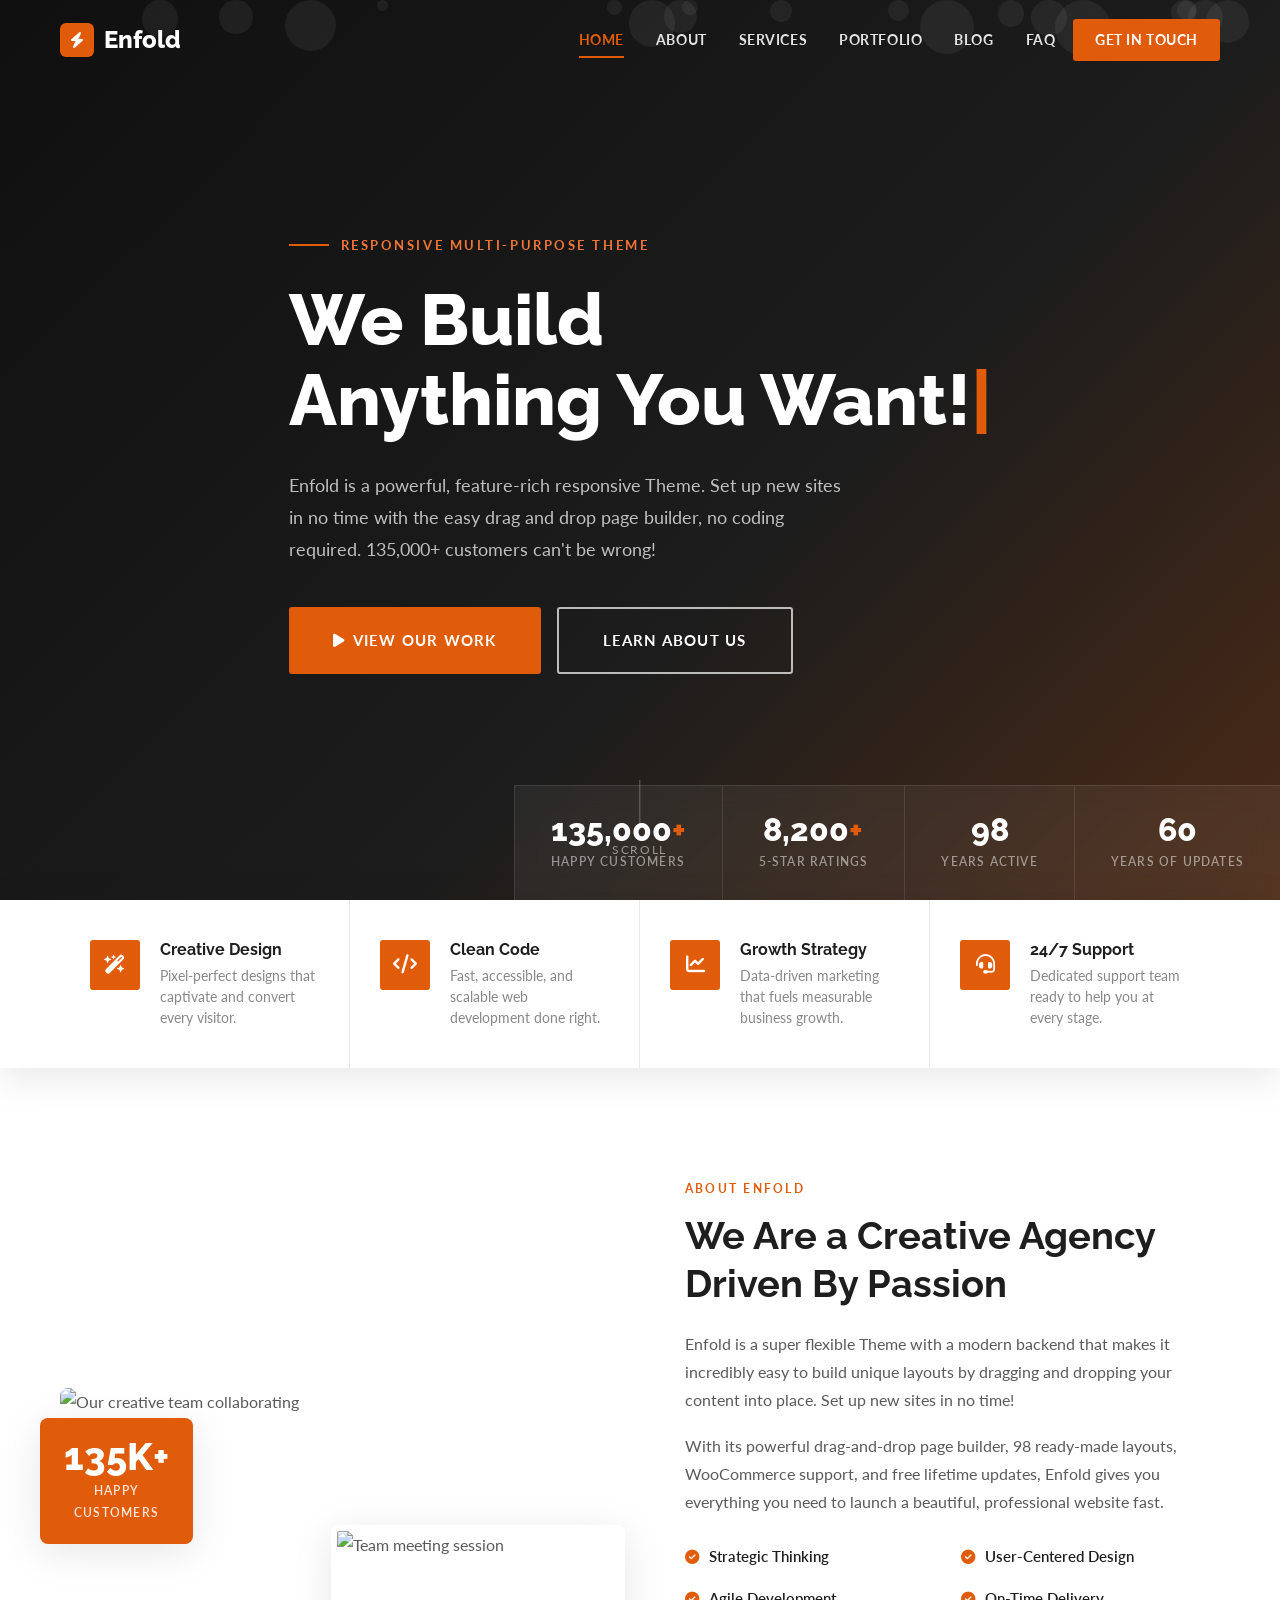
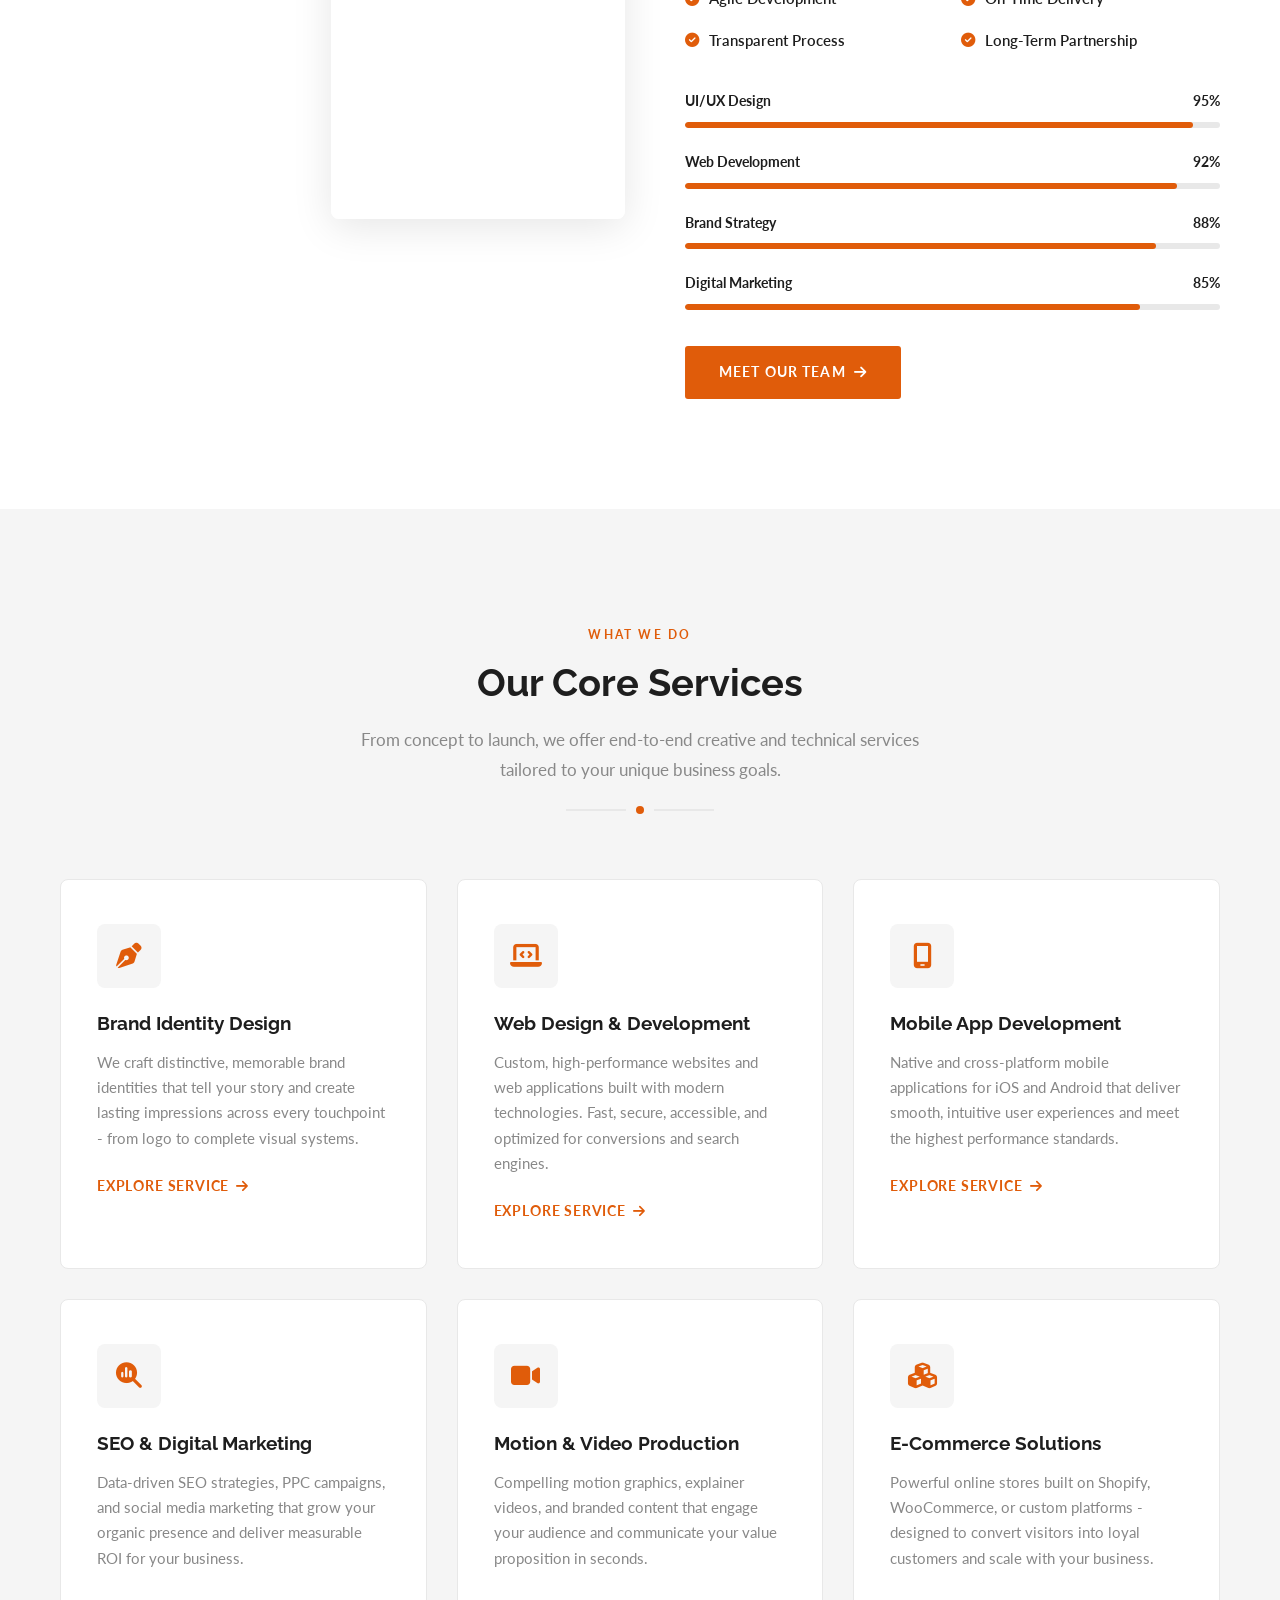
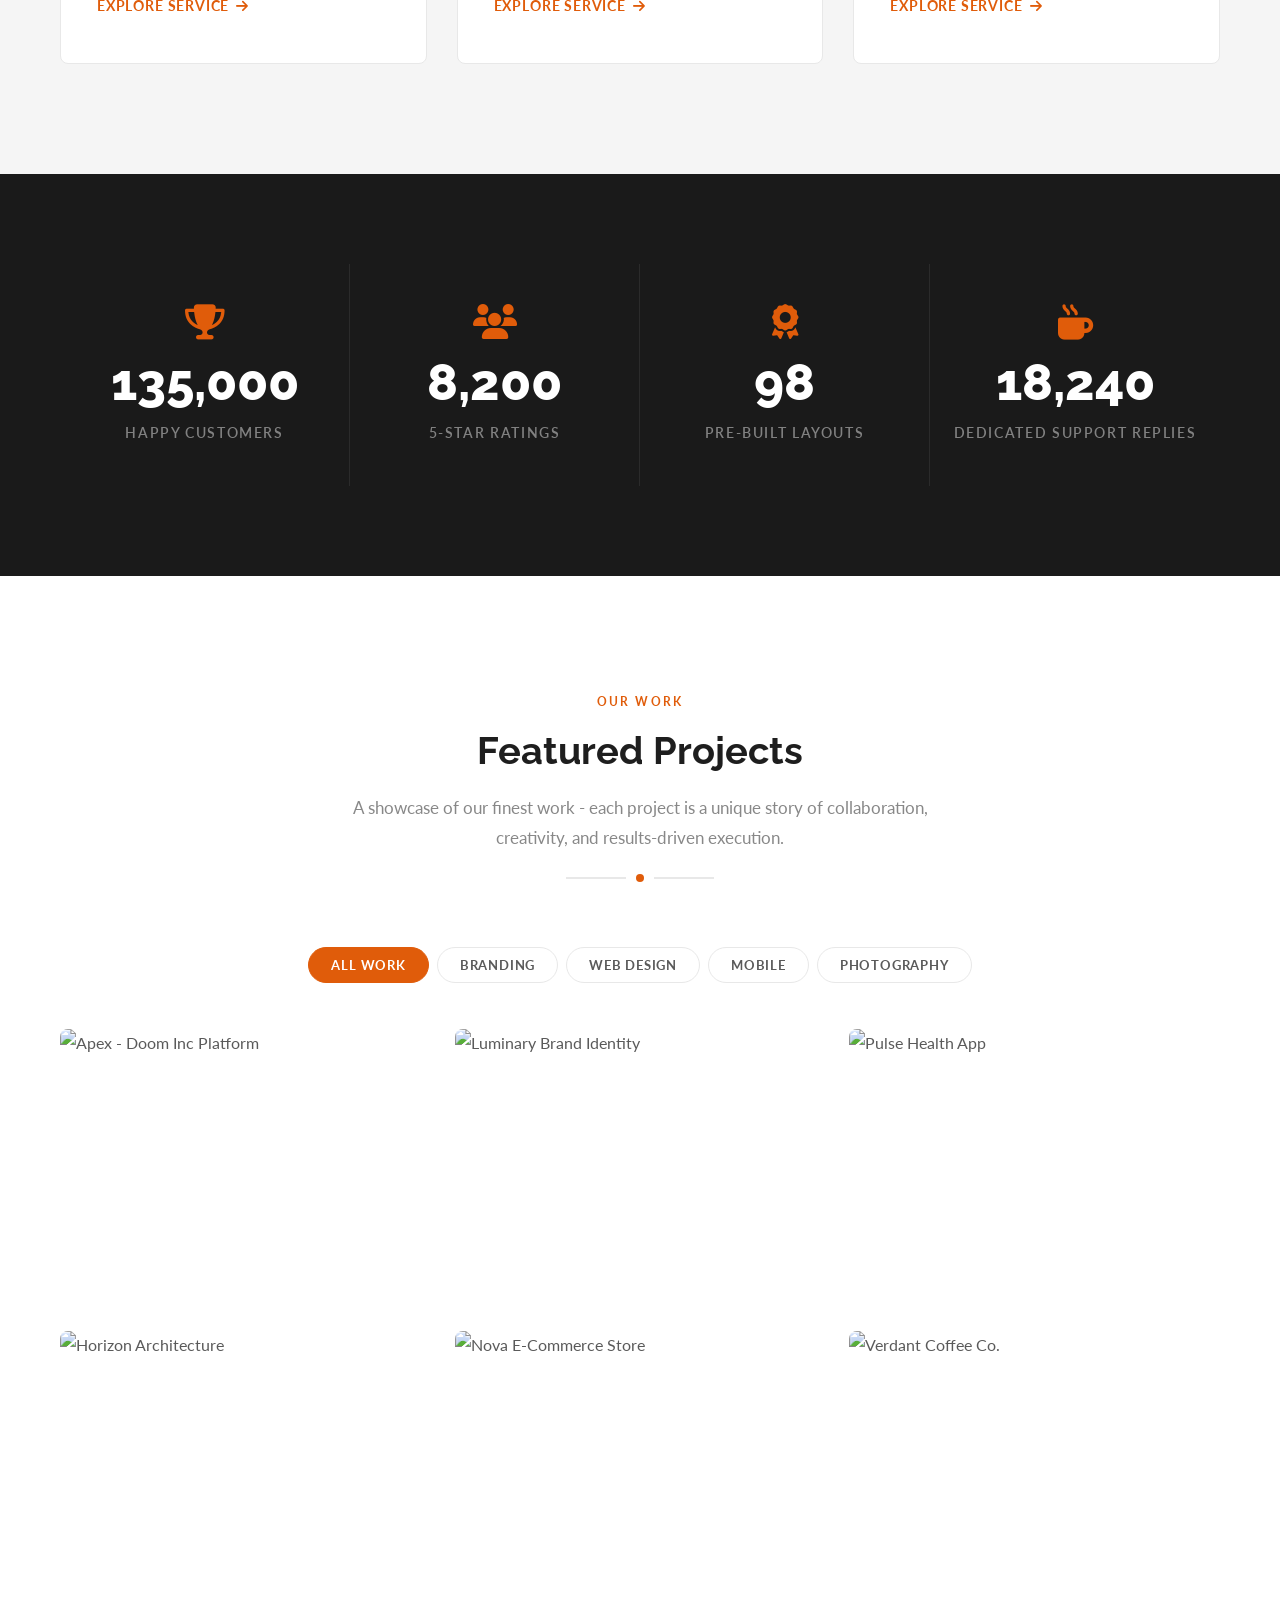
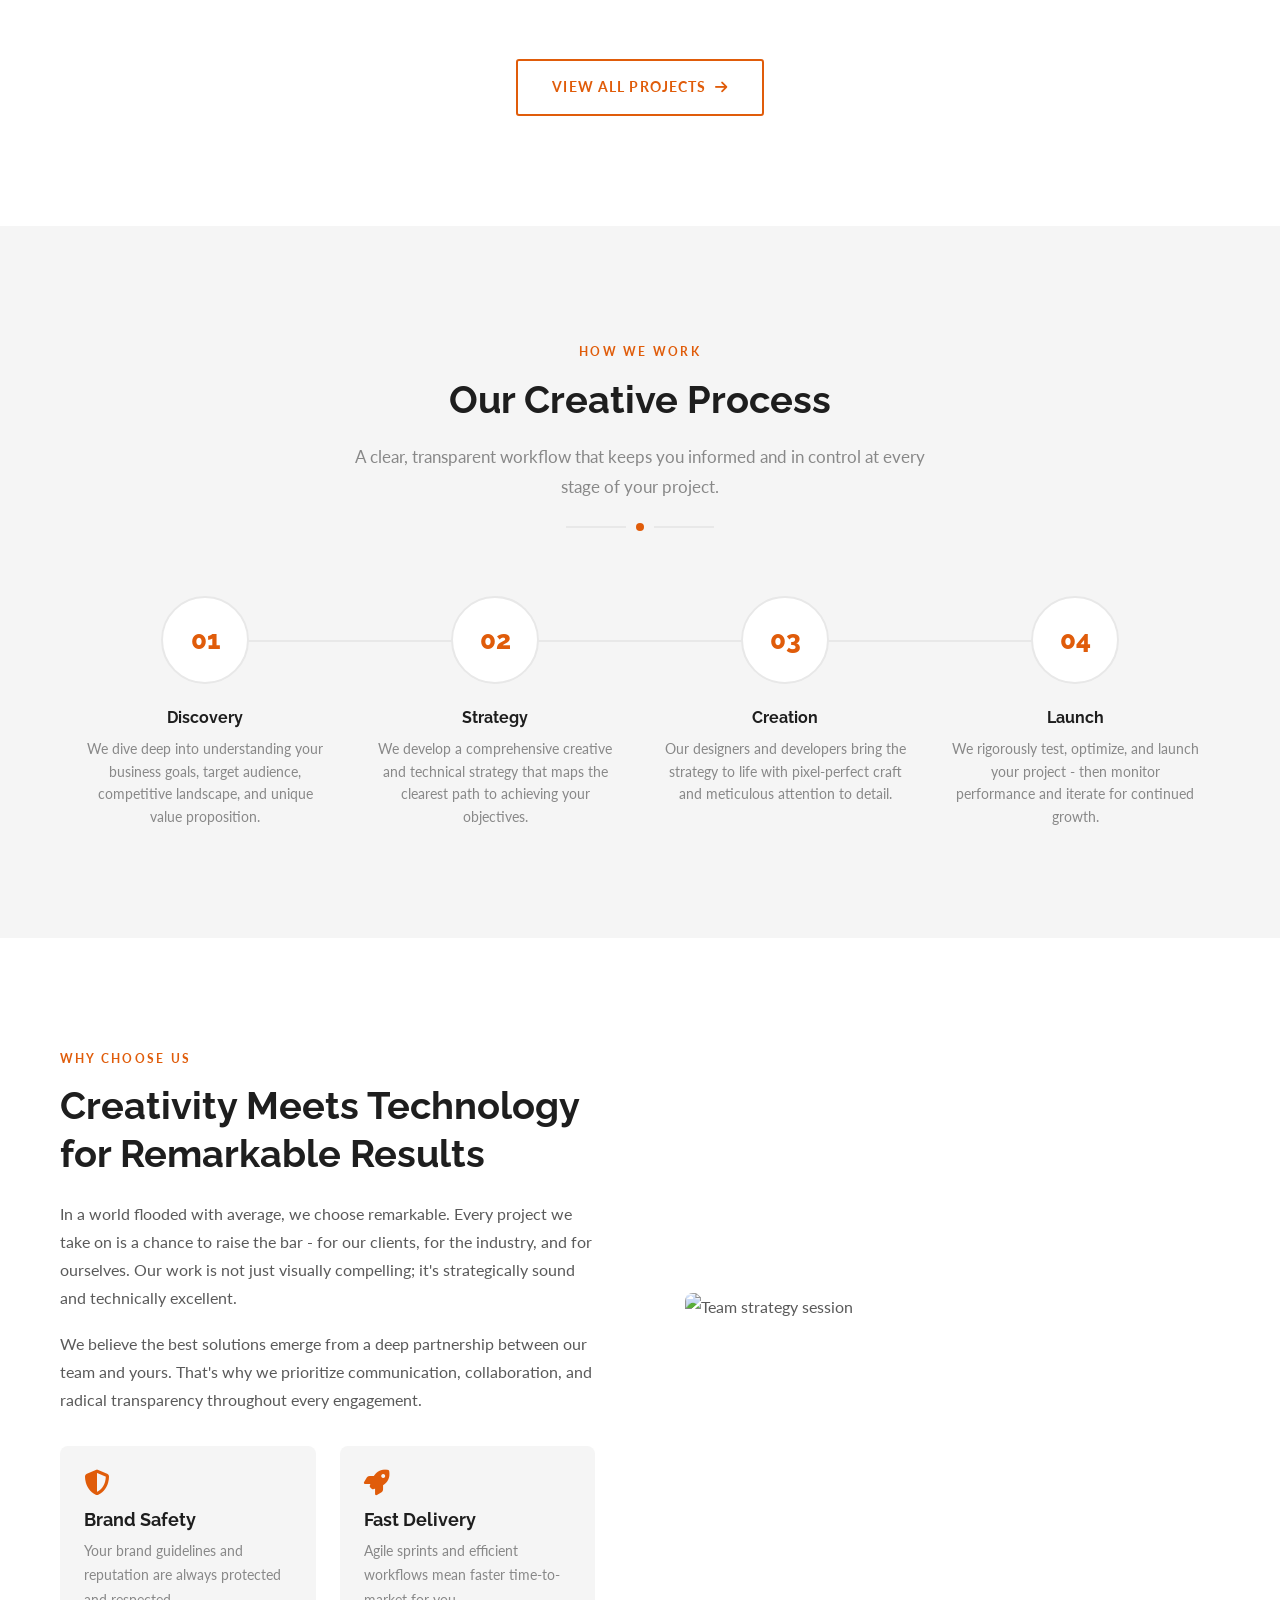
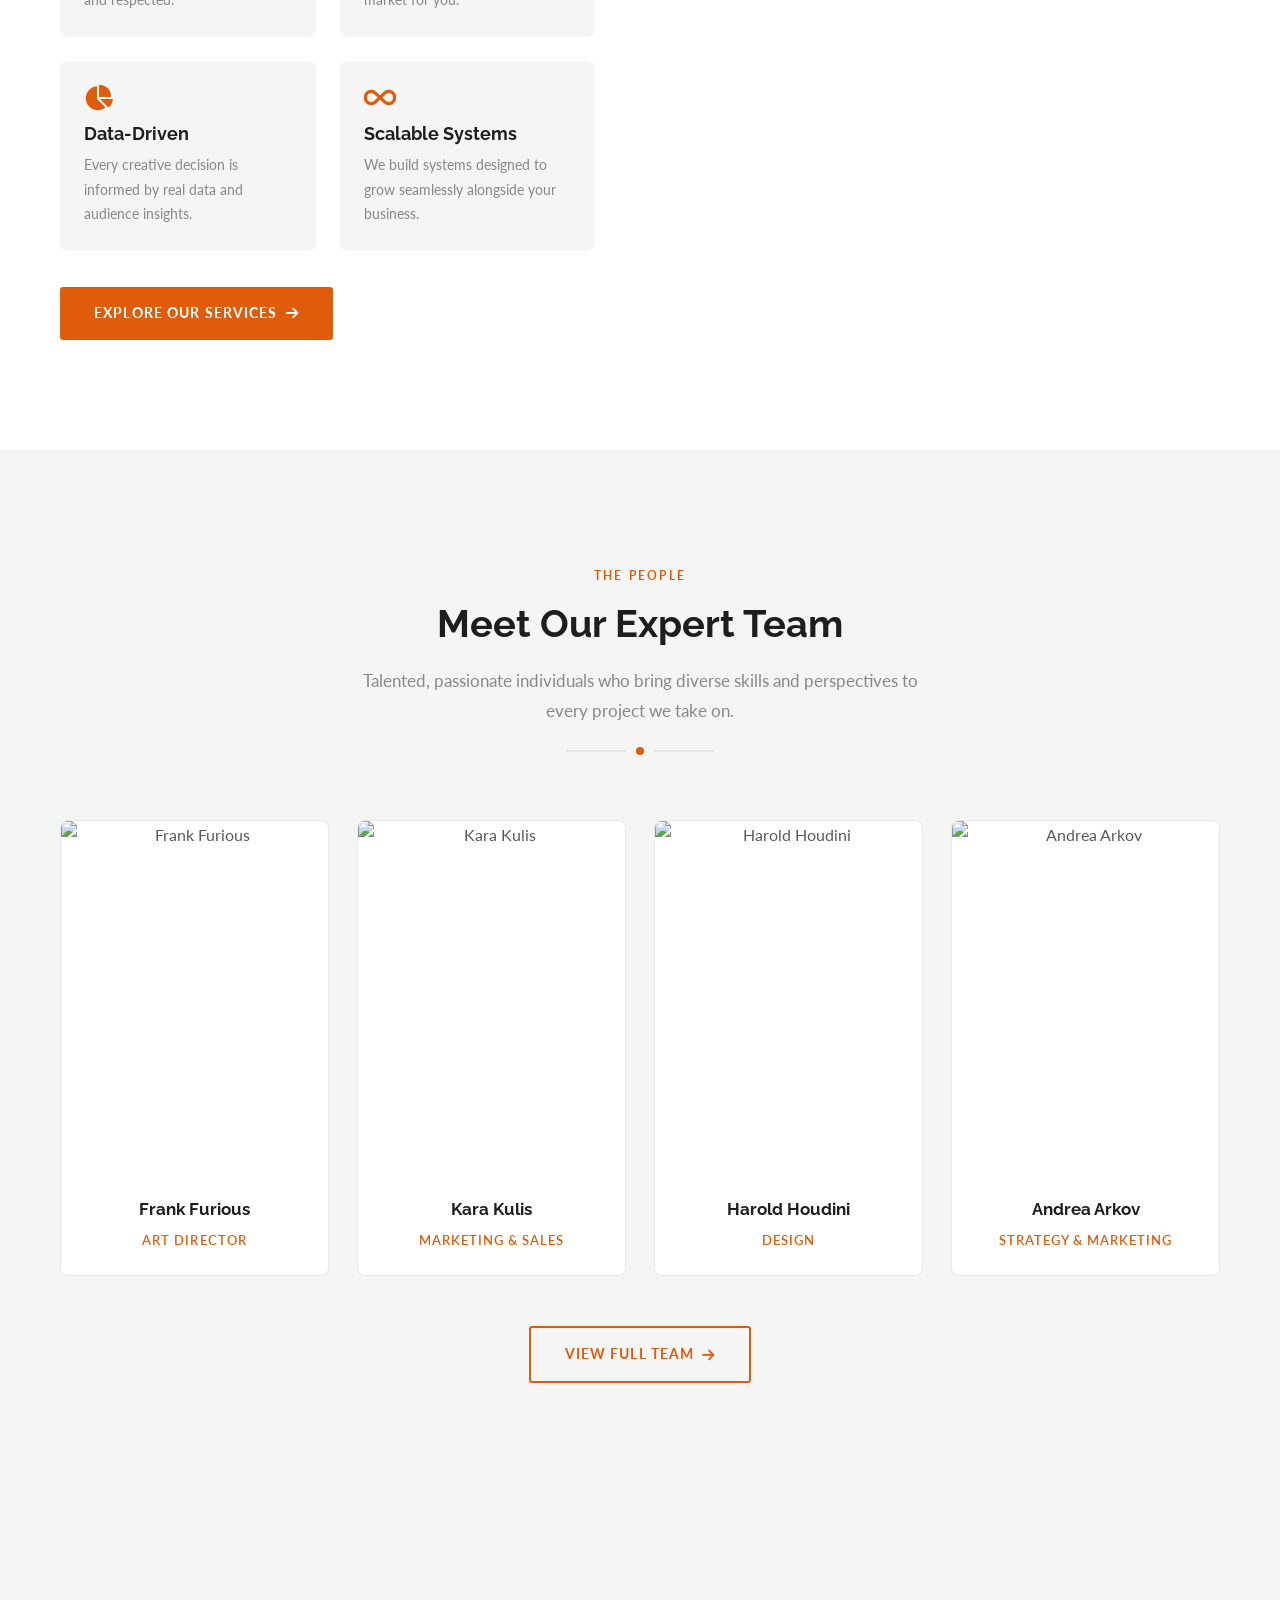
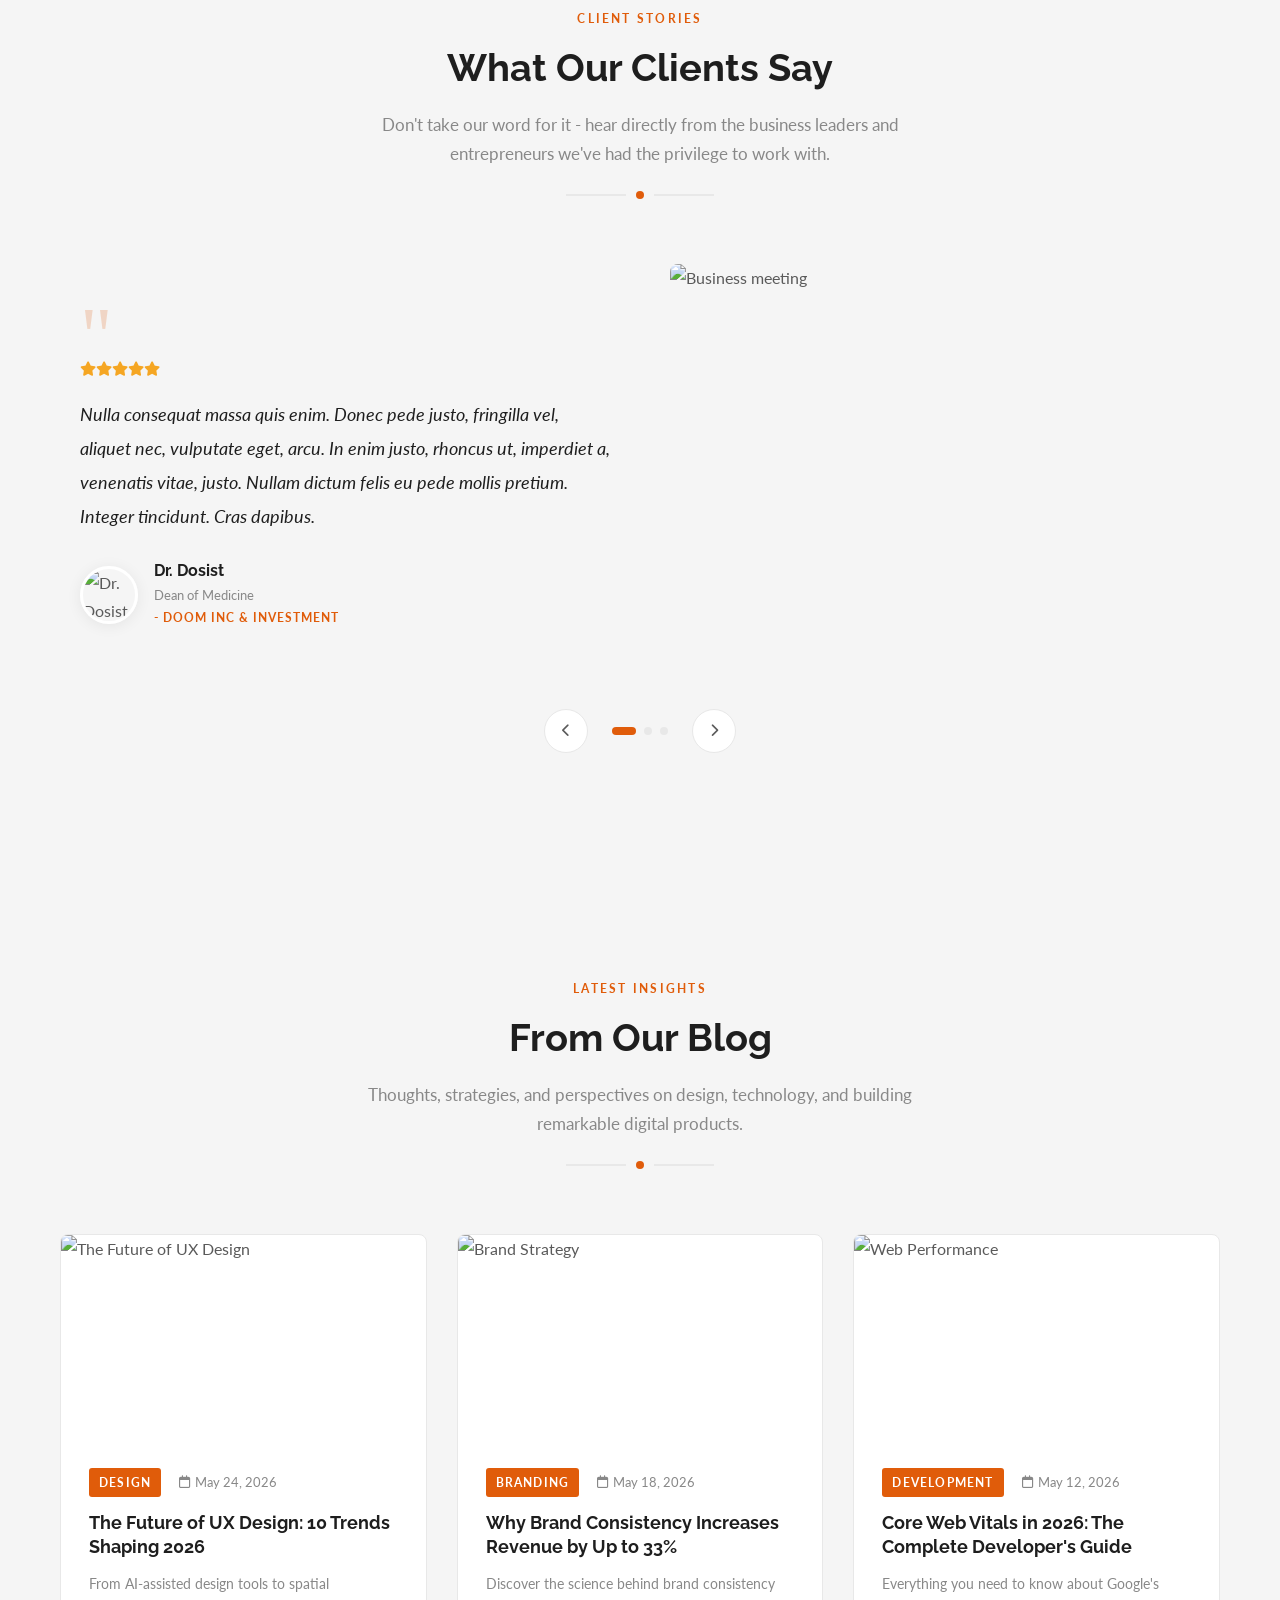
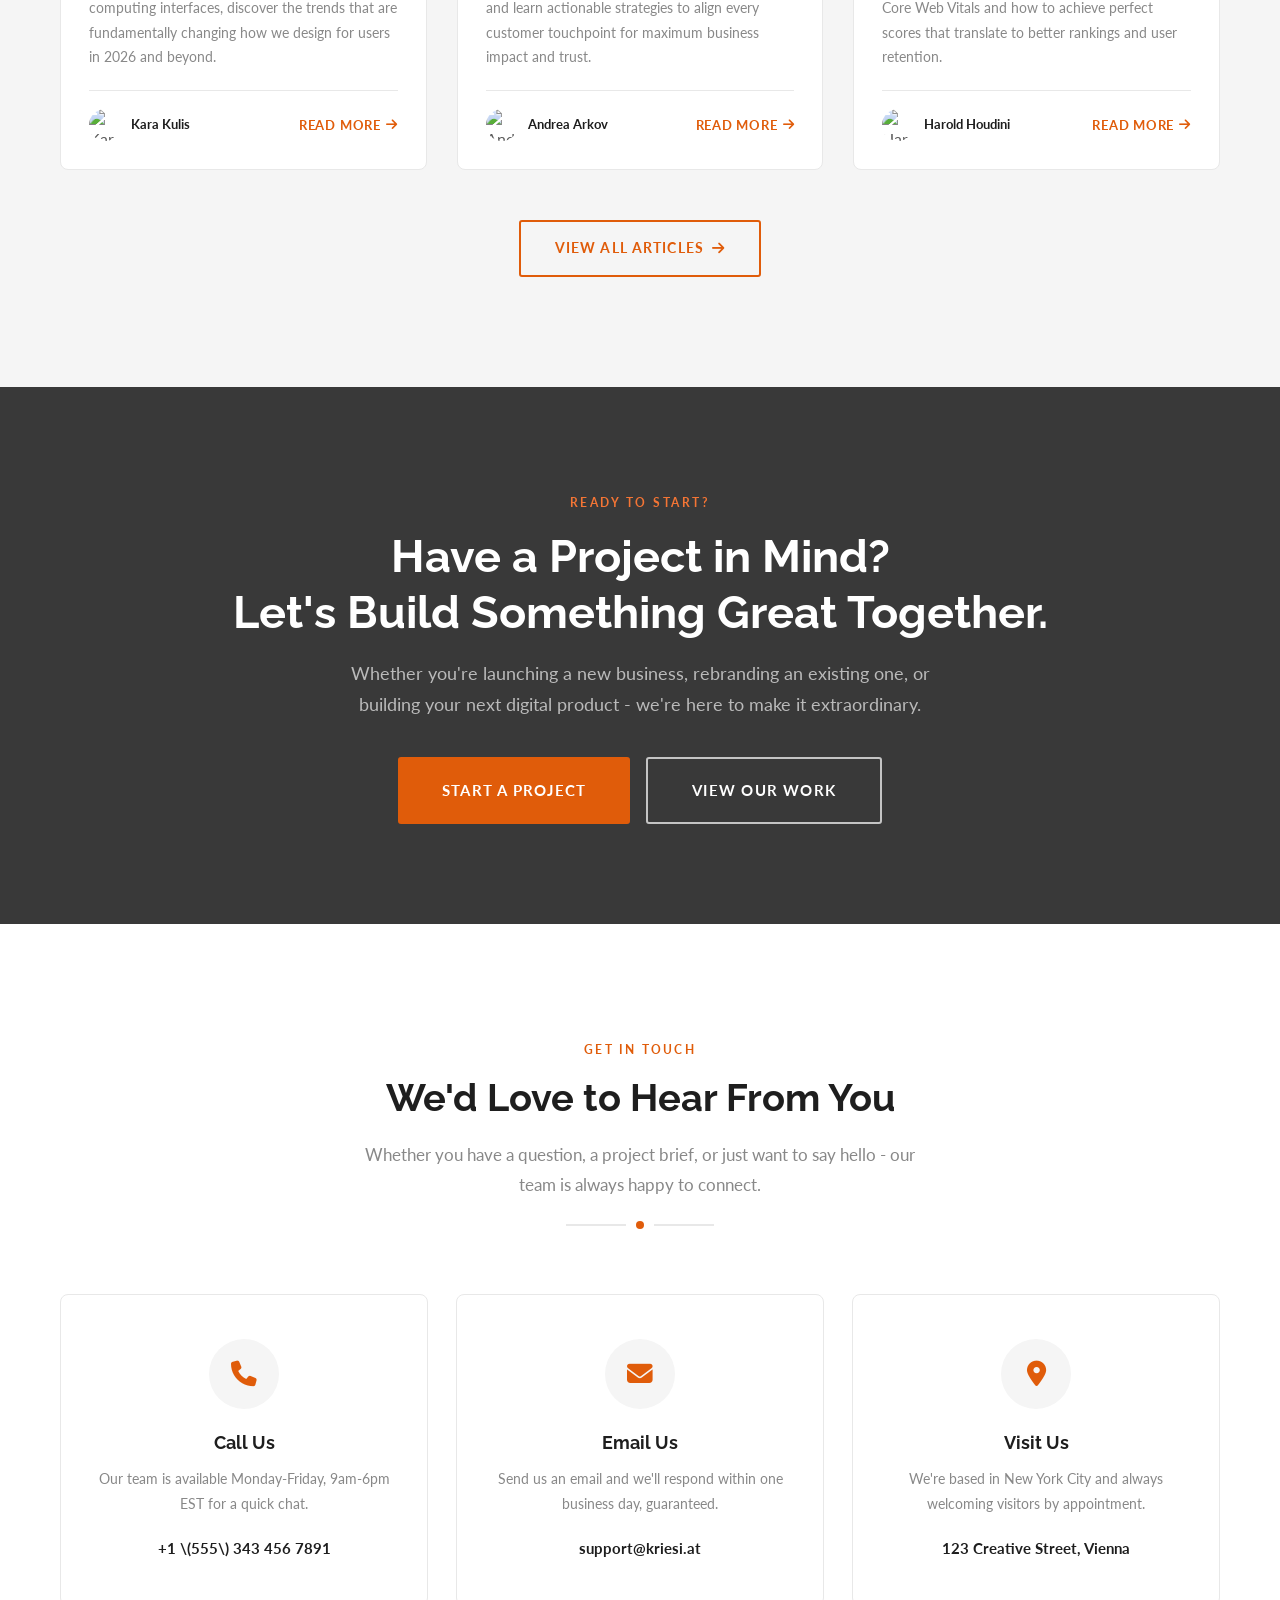
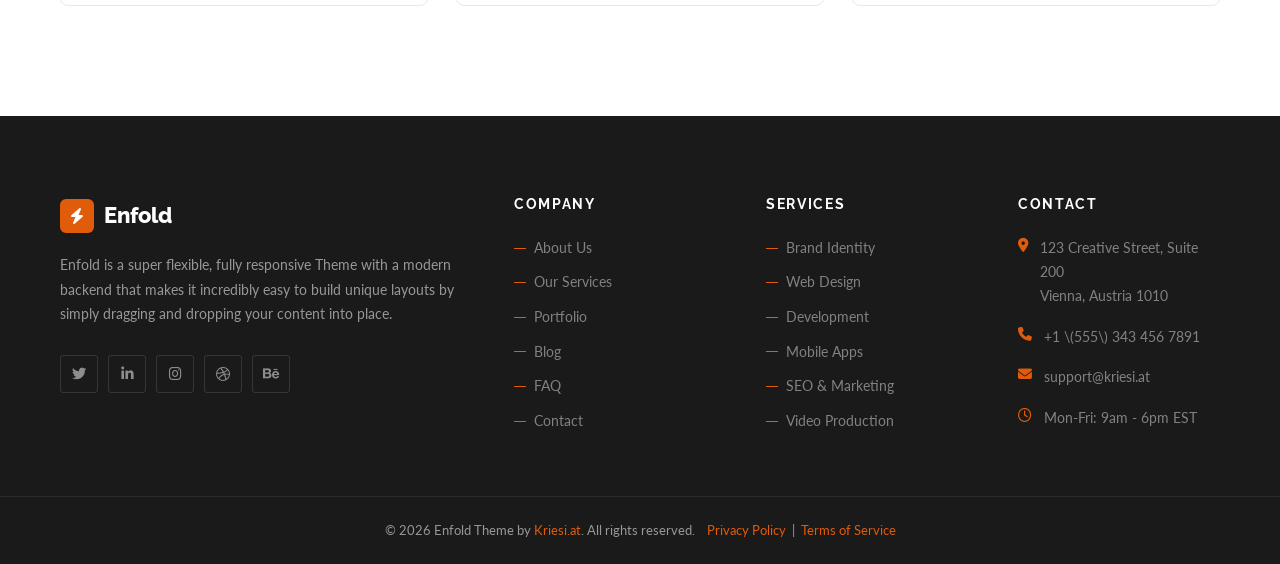
==== commit 7c64d7e4: "first" ====
--- a/index.html
+++ b/index.html
@@ -3,8 +3,8 @@
 <head>
   <meta charset="UTF-8" />
   <meta name="viewport" content="width=device-width, initial-scale=1.0" />
-  <title>Avento — Creative Agency & Design Studio</title>
-  <meta name="description" content="Avento is a full-service creative agency specializing in branding, web design, and digital marketing." />
+  <title>Enfold - Responsive Multi-Purpose Theme</title>
+  <meta name="description" content="Enfold is a powerful, flexible WordPress theme built for every skill level - from complete beginners to seasoned developers." />
   <link rel="preconnect" href="https://fonts.googleapis.com" />
   <link rel="preconnect" href="https://fonts.gstatic.com" crossorigin />
   <link href="https://fonts.googleapis.com/css2?family=Lato:wght@300;400;700;900&family=Raleway:wght@400;600;700;800;900&display=swap" rel="stylesheet" />
@@ -18,7 +18,7 @@
     <div class="container">
       <a class="nav-logo" href="index.html">
         <div class="logo-mark"><i class="fa-solid fa-bolt"></i></div>
-        Avento
+        Enfold
       </a>
       <ul class="nav-menu">
         <li><a href="index.html" class="active">Home</a></li>
@@ -42,9 +42,9 @@
     <div class="hero-particles"></div>
     <div class="container">
       <div class="hero-content">
-        <div class="hero-eyebrow">Award-Winning Creative Studio</div>
-        <h1>We Build <br><span id="typed-text" data-phrases='["Digital Experiences.", "Bold Brands.", "Stunning Websites.", "Creative Solutions."]'>Digital Experiences.</span></h1>
-        <p class="hero-text">Avento is a full-service creative agency that transforms ambitious ideas into compelling digital products, powerful brands, and unforgettable user experiences.</p>
+        <div class="hero-eyebrow">Responsive Multi-Purpose Theme</div>
+        <h1>We Build <br><span id="typed-text" data-phrases='["Anything You Want!", "Beautiful Websites.", "Responsive Layouts.", "Drag &amp; Drop Sites."]'>Digital Experiences.</span></h1>
+        <p class="hero-text">Enfold is a powerful, feature-rich responsive Theme. Set up new sites in no time with the easy drag and drop page builder, no coding required. 135,000+ customers can't be wrong!</p>
         <div class="hero-actions">
           <a href="portfolio.html" class="btn btn-primary btn-lg"><i class="fa-solid fa-play"></i> View Our Work</a>
           <a href="about.html" class="btn btn-outline-white btn-lg">Learn About Us</a>
@@ -53,20 +53,20 @@
     </div>
     <div class="hero-stats">
       <div class="hero-stat">
-        <span class="num" data-target="320">0<span>+</span></span>
-        <span class="lbl">Projects Done</span>
+        <span class="num" data-target="135000">0<span>+</span></span>
+        <span class="lbl">Happy Customers</span>
       </div>
       <div class="hero-stat">
-        <span class="num" data-target="148">0<span>+</span></span>
-        <span class="lbl">Happy Clients</span>
+        <span class="num" data-target="8200">0<span>+</span></span>
+        <span class="lbl">5-Star Ratings</span>
       </div>
       <div class="hero-stat">
-        <span class="num" data-target="12">0<span></span></span>
+        <span class="num" data-target="98">0<span></span></span>
         <span class="lbl">Years Active</span>
       </div>
       <div class="hero-stat">
-        <span class="num" data-target="28">0<span></span></span>
-        <span class="lbl">Team Members</span>
+        <span class="num" data-target="60">0<span></span></span>
+        <span class="lbl">Years of Updates</span>
       </div>
     </div>
     <div class="hero-scroll">
@@ -117,15 +117,14 @@
           <img class="about-img-main" src="https://images.unsplash.com/photo-1522071820081-009f0129c71c?w=900&q=80" alt="Our creative team collaborating" />
           <img class="about-img-accent" src="https://images.unsplash.com/photo-1600880292203-757bb62b4baf?w=600&q=80" alt="Team meeting session" />
           <div class="about-badge">
-            <span class="badge-num">12+</span>
-            <span class="badge-lbl">Years of<br>Excellence</span>
+            <span class="badge-num">135K+</span><span class="badge-lbl">Happy<br>Customers</span>
           </div>
         </div>
         <div class="about-text reveal-right">
-          <span class="label">About Avento</span>
+          <span class="label">About Enfold</span>
           <h2>We Are a Creative Agency Driven By Passion</h2>
-          <p>Founded in 2012, Avento has grown from a small design studio into a full-service creative powerhouse. We believe that great design is not just about aesthetics — it's about solving real business problems with elegant, purposeful solutions.</p>
-          <p>Our multidisciplinary team of designers, developers, strategists, and storytellers work in perfect harmony to deliver projects that exceed expectations and stand the test of time.</p>
+          <p>Enfold is a super flexible Theme with a modern backend that makes it incredibly easy to build unique layouts by dragging and dropping your content into place. Set up new sites in no time!</p>
+          <p>With its powerful drag-and-drop page builder, 98 ready-made layouts, WooCommerce support, and free lifetime updates, Enfold gives you everything you need to launch a beautiful, professional website fast.</p>
           <div class="about-features">
             <div class="about-feature-item"><i class="fa-solid fa-check-circle"></i> Strategic Thinking</div>
             <div class="about-feature-item"><i class="fa-solid fa-check-circle"></i> User-Centered Design</div>
@@ -171,7 +170,7 @@
         <div class="service-card reveal delay-100">
           <div class="service-icon"><i class="fa-solid fa-pen-nib"></i></div>
           <h3>Brand Identity Design</h3>
-          <p>We craft distinctive, memorable brand identities that tell your story and create lasting impressions across every touchpoint — from logo to complete visual systems.</p>
+          <p>We craft distinctive, memorable brand identities that tell your story and create lasting impressions across every touchpoint - from logo to complete visual systems.</p>
           <a href="services.html" class="service-link">Explore Service <i class="fa-solid fa-arrow-right"></i></a>
         </div>
         <div class="service-card reveal delay-200">
@@ -201,7 +200,7 @@
         <div class="service-card reveal delay-300">
           <div class="service-icon"><i class="fa-solid fa-cubes"></i></div>
           <h3>E-Commerce Solutions</h3>
-          <p>Powerful online stores built on Shopify, WooCommerce, or custom platforms — designed to convert visitors into loyal customers and scale with your business.</p>
+          <p>Powerful online stores built on Shopify, WooCommerce, or custom platforms - designed to convert visitors into loyal customers and scale with your business.</p>
           <a href="services.html" class="service-link">Explore Service <i class="fa-solid fa-arrow-right"></i></a>
         </div>
       </div>
@@ -215,23 +214,23 @@
       <div class="stats-grid">
         <div class="stat-item reveal delay-100">
           <i class="fa-solid fa-trophy stat-icon"></i>
-          <span class="stat-number counter-num" data-target="320">0</span>
-          <span class="stat-label">Projects Completed</span>
+          <span class="stat-number counter-num" data-target="135000">0</span>
+          <span class="stat-label">Happy Customers</span>
         </div>
         <div class="stat-item reveal delay-200">
           <i class="fa-solid fa-users stat-icon"></i>
-          <span class="stat-number counter-num" data-target="148">0</span>
-          <span class="stat-label">Happy Clients</span>
+          <span class="stat-number counter-num" data-target="8200">0</span>
+          <span class="stat-label">5-Star Ratings</span>
         </div>
         <div class="stat-item reveal delay-300">
           <i class="fa-solid fa-award stat-icon"></i>
-          <span class="stat-number counter-num" data-target="46">0</span>
-          <span class="stat-label">Industry Awards</span>
+          <span class="stat-number counter-num" data-target="98">0</span>
+          <span class="stat-label">Pre-Built Layouts</span>
         </div>
         <div class="stat-item reveal delay-400">
           <i class="fa-solid fa-mug-hot stat-icon"></i>
           <span class="stat-number counter-num" data-target="18240">0</span>
-          <span class="stat-label">Cups of Coffee</span>
+          <span class="stat-label">Dedicated Support Replies</span>
         </div>
       </div>
     </div>
@@ -243,7 +242,7 @@
       <div class="section-heading reveal">
         <span class="label">Our Work</span>
         <h2>Featured Projects</h2>
-        <p>A showcase of our finest work — each project is a unique story of collaboration, creativity, and results-driven execution.</p>
+        <p>A showcase of our finest work - each project is a unique story of collaboration, creativity, and results-driven execution.</p>
         <div class="divider"><span></span><span></span><span></span></div>
       </div>
       <div class="portfolio-filter reveal">
@@ -255,10 +254,10 @@
       </div>
       <div class="portfolio-grid">
         <div class="portfolio-item reveal delay-100" data-category="web">
-          <img src="https://images.unsplash.com/photo-1467232004584-a241de8bcf5d?w=800&q=80" alt="Apex Finance Platform" />
+          <img src="https://images.unsplash.com/photo-1467232004584-a241de8bcf5d?w=800&q=80" alt="Apex - Doom Inc Platform" />
           <div class="portfolio-overlay">
             <span class="portfolio-category">Web Design</span>
-            <h3>Apex Finance Platform</h3>
+            <h3>Apex - Doom Inc Platform</h3>
           </div>
           <div class="portfolio-zoom"><i class="fa-solid fa-magnifying-glass-plus"></i></div>
         </div>
@@ -337,7 +336,7 @@
         <div class="process-step reveal delay-400">
           <div class="process-num">04</div>
           <h4>Launch</h4>
-          <p>We rigorously test, optimize, and launch your project — then monitor performance and iterate for continued growth.</p>
+          <p>We rigorously test, optimize, and launch your project - then monitor performance and iterate for continued growth.</p>
         </div>
       </div>
     </div>
@@ -350,7 +349,7 @@
         <div class="about-text reveal-left">
           <span class="label">Why Choose Us</span>
           <h2>Creativity Meets Technology for Remarkable Results</h2>
-          <p>In a world flooded with average, we choose remarkable. Every project we take on is a chance to raise the bar — for our clients, for the industry, and for ourselves. Our work is not just visually compelling; it's strategically sound and technically excellent.</p>
+          <p>In a world flooded with average, we choose remarkable. Every project we take on is a chance to raise the bar - for our clients, for the industry, and for ourselves. Our work is not just visually compelling; it's strategically sound and technically excellent.</p>
           <p>We believe the best solutions emerge from a deep partnership between our team and yours. That's why we prioritize communication, collaboration, and radical transparency throughout every engagement.</p>
           <div style="display: grid; grid-template-columns: 1fr 1fr; gap: 24px; margin: 32px 0 36px;">
             <div style="background: var(--bg-light); border-radius: 8px; padding: 24px;">
@@ -395,7 +394,7 @@
       <div class="team-grid">
         <div class="team-card reveal delay-100">
           <div class="team-img-wrap">
-            <img src="https://images.unsplash.com/photo-1507003211169-0a1dd7228f2d?w=500&q=80" alt="Marcus Rivera" />
+            <img src="https://images.unsplash.com/photo-1507003211169-0a1dd7228f2d?w=500&q=80" alt="Frank Furious" />
             <div class="team-social">
               <a href="#"><i class="fa-brands fa-linkedin-in"></i></a>
               <a href="#"><i class="fa-brands fa-twitter"></i></a>
@@ -403,13 +402,13 @@
             </div>
           </div>
           <div class="team-info">
-            <h4>Marcus Rivera</h4>
-            <span class="role">Creative Director</span>
+            <h4>Frank Furious</h4>
+            <span class="role">Art Director</span>
           </div>
         </div>
         <div class="team-card reveal delay-200">
           <div class="team-img-wrap">
-            <img src="https://images.unsplash.com/photo-1494790108377-be9c29b29330?w=500&q=80" alt="Sophia Chen" />
+            <img src="https://images.unsplash.com/photo-1494790108377-be9c29b29330?w=500&q=80" alt="Kara Kulis" />
             <div class="team-social">
               <a href="#"><i class="fa-brands fa-linkedin-in"></i></a>
               <a href="#"><i class="fa-brands fa-twitter"></i></a>
@@ -417,13 +416,13 @@
             </div>
           </div>
           <div class="team-info">
-            <h4>Sophia Chen</h4>
-            <span class="role">Lead UI/UX Designer</span>
+            <h4>Kara Kulis</h4>
+            <span class="role">Marketing &amp; Sales</span>
           </div>
         </div>
         <div class="team-card reveal delay-300">
           <div class="team-img-wrap">
-            <img src="https://images.unsplash.com/photo-1500648767791-00dcc994a43e?w=500&q=80" alt="James Whitfield" />
+            <img src="https://images.unsplash.com/photo-1500648767791-00dcc994a43e?w=500&q=80" alt="Harold Houdini" />
             <div class="team-social">
               <a href="#"><i class="fa-brands fa-linkedin-in"></i></a>
               <a href="#"><i class="fa-brands fa-github"></i></a>
@@ -431,13 +430,13 @@
             </div>
           </div>
           <div class="team-info">
-            <h4>James Whitfield</h4>
-            <span class="role">Head of Development</span>
+            <h4>Harold Houdini</h4>
+            <span class="role">Design</span>
           </div>
         </div>
         <div class="team-card reveal delay-400">
           <div class="team-img-wrap">
-            <img src="https://images.unsplash.com/photo-1438761681033-6461ffad8d80?w=500&q=80" alt="Natalie Osei" />
+            <img src="https://images.unsplash.com/photo-1438761681033-6461ffad8d80?w=500&q=80" alt="Andrea Arkov" />
             <div class="team-social">
               <a href="#"><i class="fa-brands fa-linkedin-in"></i></a>
               <a href="#"><i class="fa-brands fa-instagram"></i></a>
@@ -445,7 +444,7 @@
             </div>
           </div>
           <div class="team-info">
-            <h4>Natalie Osei</h4>
+            <h4>Andrea Arkov</h4>
             <span class="role">Strategy & Marketing</span>
           </div>
         </div>
@@ -462,7 +461,7 @@
       <div class="section-heading reveal">
         <span class="label">Client Stories</span>
         <h2>What Our Clients Say</h2>
-        <p>Don't take our word for it — hear directly from the business leaders and entrepreneurs we've had the privilege to work with.</p>
+        <p>Don't take our word for it - hear directly from the business leaders and entrepreneurs we've had the privilege to work with.</p>
         <div class="divider"><span></span><span></span><span></span></div>
       </div>
       <div class="testimonials-slider reveal">
@@ -473,13 +472,13 @@
               <div class="testimonial-stars">
                 <i class="fa-solid fa-star"></i><i class="fa-solid fa-star"></i><i class="fa-solid fa-star"></i><i class="fa-solid fa-star"></i><i class="fa-solid fa-star"></i>
               </div>
-              <p class="testimonial-text">Avento completely transformed our online presence. They didn't just build us a website — they built us a revenue-generating machine. Traffic is up 340% and our conversion rate has doubled since the launch. The team's attention to detail and strategic thinking is unmatched.</p>
+              <p class="testimonial-text">Nulla consequat massa quis enim. Donec pede justo, fringilla vel, aliquet nec, vulputate eget, arcu. In enim justo, rhoncus ut, imperdiet a, venenatis vitae, justo. Nullam dictum felis eu pede mollis pretium. Integer tincidunt. Cras dapibus.</p>
               <div class="testimonial-author">
-                <img src="https://images.unsplash.com/photo-1472099645785-5658abf4ff4e?w=200&q=80" alt="David Harrington" />
+                <img src="https://images.unsplash.com/photo-1472099645785-5658abf4ff4e?w=200&q=80" alt="Dr. Dosist" />
                 <div>
-                  <h5>David Harrington</h5>
-                  <span>CEO, Harrington Capital Group</span>
-                  <span class="testimonial-company">Finance & Investment</span>
+                  <h5>Dr. Dosist</h5>
+                  <span>Dean of Medicine</span>
+                  <span class="testimonial-company">- Doom Inc & Investment</span>
                 </div>
               </div>
             </div>
@@ -493,12 +492,12 @@
               <div class="testimonial-stars">
                 <i class="fa-solid fa-star"></i><i class="fa-solid fa-star"></i><i class="fa-solid fa-star"></i><i class="fa-solid fa-star"></i><i class="fa-solid fa-star"></i>
               </div>
-              <p class="testimonial-text">Working with Avento was the best investment we made for our brand. Their team took the time to truly understand our vision and translated it into a visual identity that perfectly captures who we are. The response from our customers has been overwhelmingly positive.</p>
+              <p class="testimonial-text">In enim justo, rhoncus ut, imperdiet a, venenatis vitae, justo. Nullam dictum felis eu pede mollis pretium. Integer tincidunt. Cras dapibus. Vivamus elementum semper nisi. Aenean vulputate eleifend tellus.</p>
               <div class="testimonial-author">
-                <img src="https://images.unsplash.com/photo-1544005313-94ddf0286df2?w=200&q=80" alt="Elena Marchetti" />
+                <img src="https://images.unsplash.com/photo-1544005313-94ddf0286df2?w=200&q=80" alt="Anna Vandana" />
                 <div>
-                  <h5>Elena Marchetti</h5>
-                  <span>Founder, Sola Organics</span>
+                  <h5>Anna Vandana</h5>
+                  <span>CEO</span>
                   <span class="testimonial-company">Health & Wellness</span>
                 </div>
               </div>
@@ -513,12 +512,12 @@
               <div class="testimonial-stars">
                 <i class="fa-solid fa-star"></i><i class="fa-solid fa-star"></i><i class="fa-solid fa-star"></i><i class="fa-solid fa-star"></i><i class="fa-solid fa-star"></i>
               </div>
-              <p class="testimonial-text">From discovery to launch, the Avento team was professional, creative, and deeply committed to getting everything right. They delivered our e-commerce platform two weeks ahead of schedule, and it has exceeded every performance benchmark we set. Truly outstanding work.</p>
+              <p class="testimonial-text">Nulla consequat massa quis enim. Donec pede justo, fringilla vel, aliquet nec, vulputate eget, arcu. In enim justo, rhoncus ut, imperdiet a, venenatis vitae, justo.</p>
               <div class="testimonial-author">
-                <img src="https://images.unsplash.com/photo-1531427186611-ecfd6d936c79?w=200&q=80" alt="Ryan Park" />
+                <img src="https://images.unsplash.com/photo-1531427186611-ecfd6d936c79?w=200&q=80" alt="Max Mustermann" />
                 <div>
-                  <h5>Ryan Park</h5>
-                  <span>COO, Luxe Collective</span>
+                  <h5>Max Mustermann</h5>
+                  <span>Public Relations</span>
                   <span class="testimonial-company">E-Commerce & Retail</span>
                 </div>
               </div>
@@ -564,8 +563,8 @@
             <p>From AI-assisted design tools to spatial computing interfaces, discover the trends that are fundamentally changing how we design for users in 2026 and beyond.</p>
             <div class="blog-footer">
               <div class="blog-author">
-                <img src="https://images.unsplash.com/photo-1494790108377-be9c29b29330?w=100&q=80" alt="Sophia Chen" />
-                <span>Sophia Chen</span>
+                <img src="https://images.unsplash.com/photo-1494790108377-be9c29b29330?w=100&q=80" alt="Kara Kulis" />
+                <span>Kara Kulis</span>
               </div>
               <a href="blog.html" class="blog-read-more">Read More <i class="fa-solid fa-arrow-right"></i></a>
             </div>
@@ -584,8 +583,8 @@
             <p>Discover the science behind brand consistency and learn actionable strategies to align every customer touchpoint for maximum business impact and trust.</p>
             <div class="blog-footer">
               <div class="blog-author">
-                <img src="https://images.unsplash.com/photo-1438761681033-6461ffad8d80?w=100&q=80" alt="Natalie Osei" />
-                <span>Natalie Osei</span>
+                <img src="https://images.unsplash.com/photo-1438761681033-6461ffad8d80?w=100&q=80" alt="Andrea Arkov" />
+                <span>Andrea Arkov</span>
               </div>
               <a href="blog.html" class="blog-read-more">Read More <i class="fa-solid fa-arrow-right"></i></a>
             </div>
@@ -604,8 +603,8 @@
             <p>Everything you need to know about Google's Core Web Vitals and how to achieve perfect scores that translate to better rankings and user retention.</p>
             <div class="blog-footer">
               <div class="blog-author">
-                <img src="https://images.unsplash.com/photo-1500648767791-00dcc994a43e?w=100&q=80" alt="James Whitfield" />
-                <span>James Whitfield</span>
+                <img src="https://images.unsplash.com/photo-1500648767791-00dcc994a43e?w=100&q=80" alt="Harold Houdini" />
+                <span>Harold Houdini</span>
               </div>
               <a href="blog.html" class="blog-read-more">Read More <i class="fa-solid fa-arrow-right"></i></a>
             </div>
@@ -626,7 +625,7 @@
       <div class="cta-content reveal">
         <span style="display: inline-block; font-size: 0.78rem; font-weight: 700; letter-spacing: 0.2em; text-transform: uppercase; color: var(--primary-light); margin-bottom: 16px;">Ready to Start?</span>
         <h2>Have a Project in Mind? <br>Let's Build Something Great Together.</h2>
-        <p>Whether you're launching a new business, rebranding an existing one, or building your next digital product — we're here to make it extraordinary.</p>
+        <p>Whether you're launching a new business, rebranding an existing one, or building your next digital product - we're here to make it extraordinary.</p>
         <div class="cta-actions">
           <a href="contact.html" class="btn btn-primary btn-lg">Start a Project</a>
           <a href="portfolio.html" class="btn btn-outline-white btn-lg">View Our Work</a>
@@ -641,27 +640,27 @@
       <div class="section-heading reveal">
         <span class="label">Get In Touch</span>
         <h2>We'd Love to Hear From You</h2>
-        <p>Whether you have a question, a project brief, or just want to say hello — our team is always happy to connect.</p>
+        <p>Whether you have a question, a project brief, or just want to say hello - our team is always happy to connect.</p>
         <div class="divider"><span></span><span></span><span></span></div>
       </div>
       <div class="contact-cards-grid">
         <div class="contact-card reveal delay-100">
           <div class="contact-card-icon"><i class="fa-solid fa-phone"></i></div>
           <h4>Call Us</h4>
-          <p>Our team is available Monday–Friday, 9am–6pm EST for a quick chat.</p>
-          <div class="info">+1 (555) 891 2340</div>
+          <p>Our team is available Monday-Friday, 9am-6pm EST for a quick chat.</p>
+          <div class="info">+1 \(555\) 343 456 7891</div>
         </div>
         <div class="contact-card reveal delay-200">
           <div class="contact-card-icon"><i class="fa-solid fa-envelope"></i></div>
           <h4>Email Us</h4>
           <p>Send us an email and we'll respond within one business day, guaranteed.</p>
-          <div class="info">hello@avento.studio</div>
+          <div class="info">support@kriesi.at</div>
         </div>
         <div class="contact-card reveal delay-300">
           <div class="contact-card-icon"><i class="fa-solid fa-location-dot"></i></div>
           <h4>Visit Us</h4>
           <p>We're based in New York City and always welcoming visitors by appointment.</p>
-          <div class="info">350 Fifth Ave, New York, NY</div>
+          <div class="info">123 Creative Street, Vienna</div>
         </div>
       </div>
     </div>
@@ -674,9 +673,9 @@
         <div class="footer-brand">
           <a class="nav-logo logo-mark footer-logo" href="index.html" style="margin-bottom: 18px; display: inline-flex; gap: 10px; align-items: center; font-family: Raleway, sans-serif; font-weight: 800; font-size: 1.4rem; color: #fff; text-decoration: none;">
             <div style="width: 34px; height: 34px; background: var(--primary); border-radius: 6px; display: flex; align-items: center; justify-content: center; color: #fff; font-size: 1rem;"><i class="fa-solid fa-bolt"></i></div>
-            Avento
+            Enfold
           </a>
-          <p class="footer-tagline">We are a creative agency that builds powerful brands and exceptional digital experiences for businesses that want to stand out and grow.</p>
+          <p class="footer-tagline">Enfold is a super flexible, fully responsive Theme with a modern backend that makes it incredibly easy to build unique layouts by simply dragging and dropping your content into place.</p>
           <div class="footer-social">
             <a href="#" aria-label="Twitter"><i class="fa-brands fa-twitter"></i></a>
             <a href="#" aria-label="LinkedIn"><i class="fa-brands fa-linkedin-in"></i></a>
@@ -709,17 +708,16 @@
         </div>
         <div class="footer-col">
           <h5>Contact</h5>
-          <div class="footer-contact-item"><i class="fa-solid fa-location-dot"></i><span>350 Fifth Ave, Suite 4800<br>New York, NY 10118</span></div>
-          <div class="footer-contact-item"><i class="fa-solid fa-phone"></i><span>+1 (555) 891 2340</span></div>
-          <div class="footer-contact-item"><i class="fa-solid fa-envelope"></i><span>hello@avento.studio</span></div>
-          <div class="footer-contact-item"><i class="fa-regular fa-clock"></i><span>Mon–Fri: 9am – 6pm EST</span></div>
+          <div class="footer-contact-item"><i class="fa-solid fa-location-dot"></i><span>123 Creative Street, Suite 200<br>Vienna, Austria 1010</span></div>
+          <div class="footer-contact-item"><i class="fa-solid fa-phone"></i><span>+1 \(555\) 343 456 7891</span></div>
+          <div class="footer-contact-item"><i class="fa-solid fa-envelope"></i><span>support@kriesi.at</span></div>
+          <div class="footer-contact-item"><i class="fa-regular fa-clock"></i><span>Mon-Fri: 9am - 6pm EST</span></div>
         </div>
       </div>
     </div>
     <div class="footer-bottom">
       <div class="container" style="display: flex; align-items: center; justify-content: space-between; flex-wrap: wrap; gap: 12px;">
-        <span>&copy; 2026 Avento Studio. All rights reserved.</span>
-        <span>Crafted with <span style="color: var(--primary);">&#9829;</span> in New York City</span>
+        <span>&copy; 2026 Enfold Theme by <a href="https://kriesi.at">Kriesi.at</a>. All rights reserved.</span>
         <span><a href="#">Privacy Policy</a> &nbsp;|&nbsp; <a href="#">Terms of Service</a></span>
       </div>
     </div>
